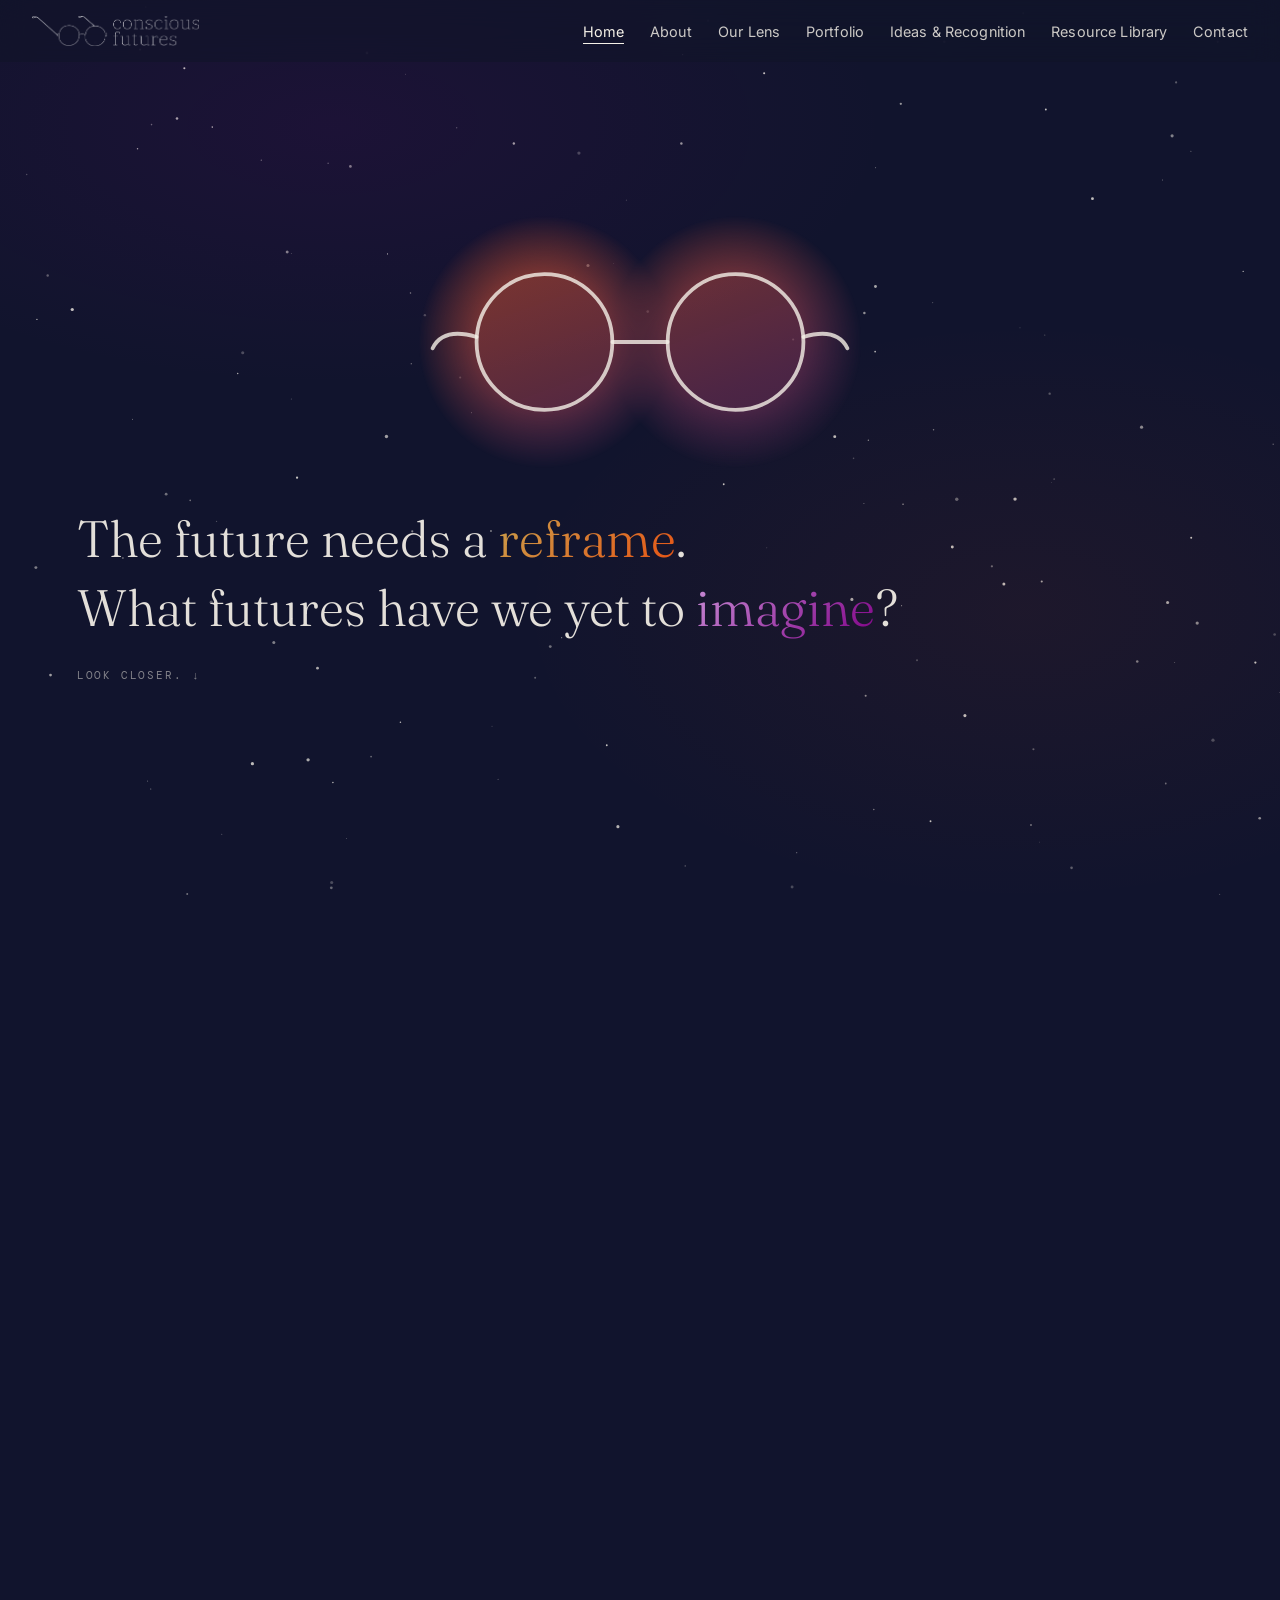
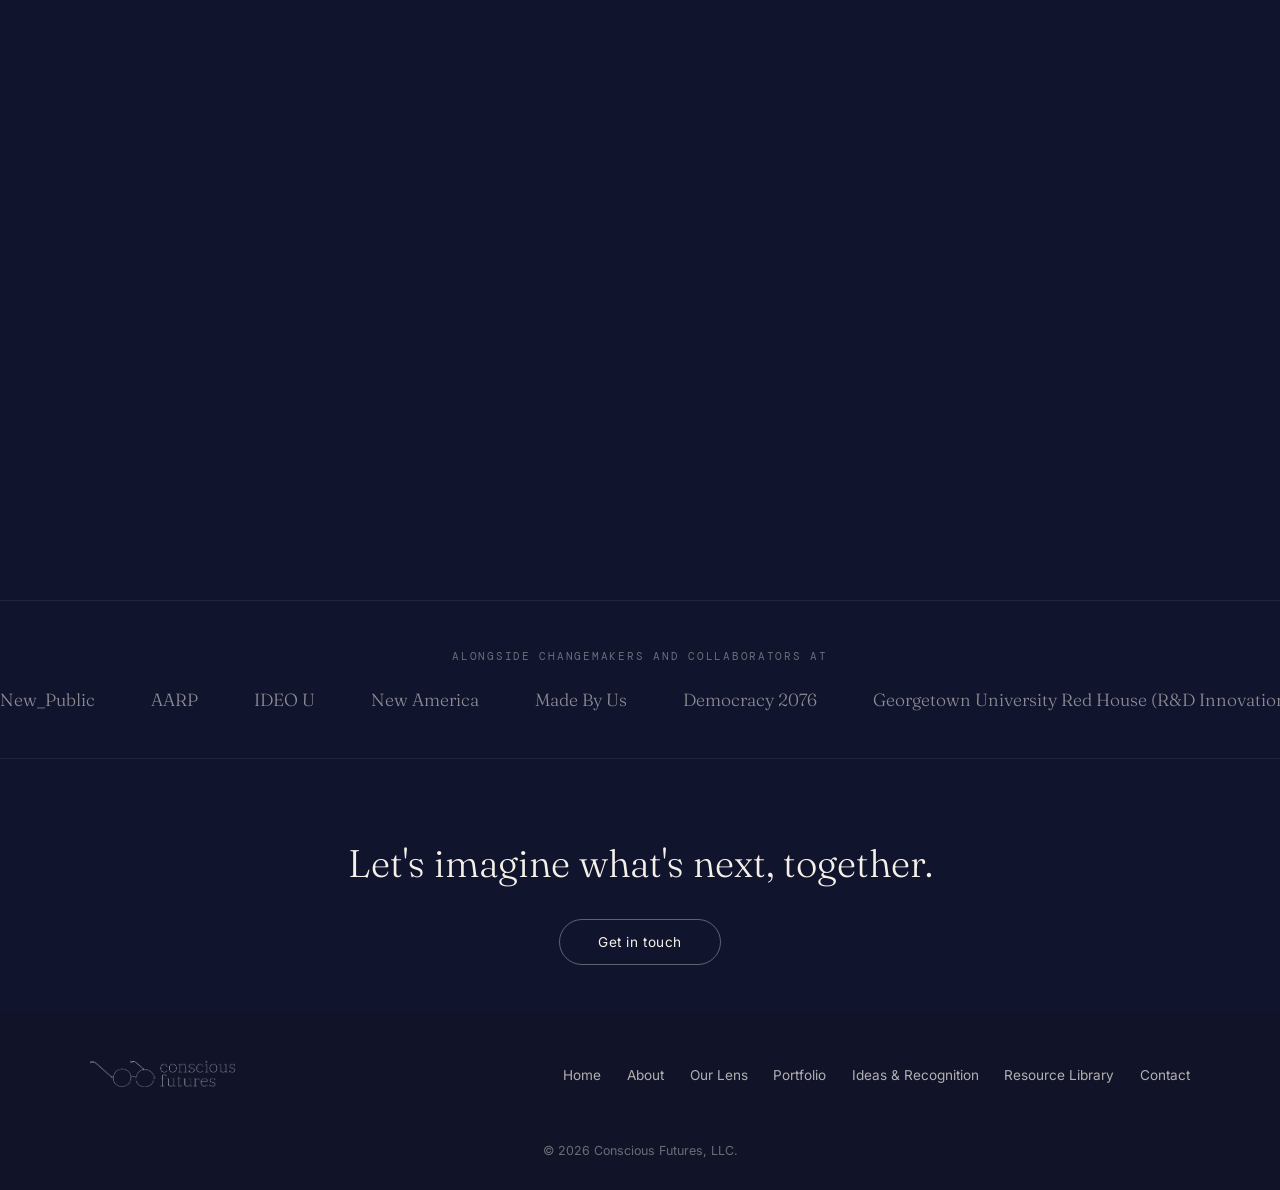
==== index.html @ f9737269 "Consolidate Home, About, Our Lens, Portfolio, Ideas, Resources, and Contact into one repo Phase 1: b" ====
<!DOCTYPE html>
<html lang="en">
<head>
<meta charset="UTF-8">
<meta name="viewport" content="width=device-width, initial-scale=1.0">
<title>Conscious Futures — Through the Lens</title>
<meta name="description" content="Conscious Futures is a research and strategy studio designing for the futures we actually want to inherit.">
<link rel="preconnect" href="https://fonts.googleapis.com">
<link rel="preconnect" href="https://fonts.gstatic.com" crossorigin>
<link href="https://fonts.googleapis.com/css2?family=Fraunces:ital,wght@0,300;0,400;1,300;1,400&family=Inter:wght@300;400;500&family=DM+Mono:wght@400;500&display=swap" rel="stylesheet">
<link rel="stylesheet" href="assets/css/main.css">
<link rel="stylesheet" href="shared/nav.css">
<link rel="stylesheet" href="shared/footer.css">
<!-- ANALYTICS PLACEHOLDER: Insert Cloudflare Web Analytics or Plausible <script> snippet here once a provider is chosen. -->
</head>
<body>

<div id="site-nav-placeholder" data-theme="dark-bg" data-current="home"></div>

<main class="portal" id="portal">
  <div class="portal-sticky">

    <!-- Layer 1: starfield -->
    <div class="starfield rm-section rm-hero" id="starfield">
      <canvas id="starCanvas"></canvas>

      <!-- Layer 2: horizon reveal, masked to lens circles by JS -->
      <div class="horizon-layer" id="horizonLayer"></div>

      <!-- Layer 3: glasses graphic -->
      <div class="glasses-wrap" id="glassesWrap">
        <svg viewBox="0 0 700 280" fill="none" xmlns="http://www.w3.org/2000/svg">
          <circle cx="198" cy="140" r="108" stroke="rgba(245,241,232,0.8)" stroke-width="6"/>
          <circle cx="502" cy="140" r="108" stroke="rgba(245,241,232,0.8)" stroke-width="6"/>
          <path d="M306 140 H394" stroke="rgba(245,241,232,0.8)" stroke-width="6" stroke-linecap="round"/>
          <path d="M90 132 C 50 120, 30 130, 20 150" stroke="rgba(245,241,232,0.8)" stroke-width="6" stroke-linecap="round"/>
          <path d="M610 132 C 650 120, 670 130, 680 150" stroke="rgba(245,241,232,0.8)" stroke-width="6" stroke-linecap="round"/>
        </svg>
      </div>

      <!-- Layer 4: hero text -->
      <div class="hero-text" id="heroText">
        <h1>The future needs a <span class="word-reframe">reframe</span>.<br>What futures have we yet to <span class="word-imagine">imagine</span>?</h1>
        <button type="button" class="scroll-cue" id="scrollCue">Look closer.</button>
      </div>
    </div>

    <!-- Layer 5: quote -->
    <div class="quote-layer rm-section" id="quoteLayer">
      <blockquote>
        “The future can’t be predicted, but it can be envisioned and brought lovingly into being.”
        <cite>— Donella Meadows</cite>
      </blockquote>
    </div>

    <!-- Layer 6: bridge -->
    <div class="bridge-layer rm-section" id="bridgeLayer">
      <p>Conscious Futures is a research and strategy studio designing for the futures we actually want to inherit.</p>
    </div>

    <!-- Layer 7: landmarks -->
    <div class="landmarks rm-section" id="landmarks">
      <div class="landmark-grid">
        <a class="landmark-tile lt-about" href="about/">
          <h3>About</h3>
          <p>Who we are, how we work, and the people behind the studio.</p>
        </a>
        <a class="landmark-tile lt-lens" href="our-lens/">
          <h3>Our Lens</h3>
          <p>The frameworks and questions that shape how we see what's next.</p>
        </a>
        <a class="landmark-tile lt-projects" href="portfolio/">
          <h3>Projects</h3>
          <p>Work in the field — research, strategy, and design in practice.</p>
        </a>
        <a class="landmark-tile lt-ideas" href="ideas/">
          <h3>Ideas</h3>
          <p>Recognition, writing, and provocations worth sitting with.</p>
        </a>
        <a class="landmark-tile lt-library" href="resources/">
          <h3>Resource Library</h3>
          <p>A growing collection of tools, research, and reference points.</p>
        </a>
      </div>
    </div>

  </div>
</main>

<section class="marquee-section">
  <p class="marquee-label">Alongside changemakers and collaborators at</p>
  <div class="marquee-track" id="marqueeTrack">
    <span>New_Public</span><span>AARP</span><span>IDEO U</span><span>New America</span><span>Made By Us</span><span>Democracy 2076</span><span>Georgetown University Red House (R&amp;D Innovation Unit)</span><span>Foundation for Social Connection</span><span>CoGenerate</span><span>National Conference on Citizenship</span><span>Harmony Labs</span>
    <span>New_Public</span><span>AARP</span><span>IDEO U</span><span>New America</span><span>Made By Us</span><span>Democracy 2076</span><span>Georgetown University Red House (R&amp;D Innovation Unit)</span><span>Foundation for Social Connection</span><span>CoGenerate</span><span>National Conference on Citizenship</span><span>Harmony Labs</span>
  </div>
</section>

<footer class="site-footer" id="contact">
  <h2>Let's imagine what's next, together.</h2>
  <a class="footer-cta" href="contact/">Get in touch</a>
</footer>

<div id="site-footer-placeholder"></div>

<script src="assets/js/main.js"></script>
<script src="shared/nav.js"></script>
<script src="shared/footer.js"></script>
</body>
</html>
---- assets/css/main.css ----
/* ══════════════════════════════════════════════════════════════
   Conscious Futures — "Through the Lens" homepage
   ══════════════════════════════════════════════════════════════ */

:root {
  --navy: #1A1F5B;
  --navy-deep: #11142d;
  --orange: #E75213;
  --purple: #800287;
  --gold: #C8A14D;
  --blue: #3B6FBF;
  --green: #4A7B62;
  --cream: #F5F1E8;
  --horizon: linear-gradient(160deg,
    rgba(231,82,19,0.85) 0%,
    rgba(177,71,31,0.85) 22%,
    rgba(90,42,74,0.82) 48%,
    rgba(36,26,74,0.85) 68%,
    rgba(17,20,41,0.94) 100%);
  --font-serif: 'Fraunces', Georgia, serif;
  --font-sans: 'Inter', system-ui, sans-serif;
  --font-mono: 'DM Mono', monospace;
}

*, *::before, *::after { box-sizing: border-box; margin: 0; padding: 0; }
html { scroll-behavior: auto; }
body {
  background: var(--navy-deep);
  color: var(--cream);
  font-family: var(--font-sans);
  overflow-x: hidden;
  -webkit-font-smoothing: antialiased;
}
a { color: inherit; text-decoration: none; }

/* ── Top nav (matches live site: About · Our Lens · Projects · Ideas · Resource Library · Contact) ── */
.site-nav {
  position: fixed; top: 0; left: 0; right: 0; z-index: 100;
  display: flex; align-items: center; justify-content: space-between;
  padding: 1.4rem 5%;
  transition: background 0.4s ease, padding 0.4s ease, backdrop-filter 0.4s ease;
}
.site-nav.scrolled {
  background: rgba(17,20,41,0.85);
  backdrop-filter: blur(14px);
  padding: 1rem 5%;
}
.nav-logo {
  display: flex; align-items: center;
  opacity: 0.9; transition: opacity 0.25s;
}
.nav-logo:hover { opacity: 1; }
.nav-logo img {
  height: 28px; width: auto; display: block;
}
.nav-links { display: flex; gap: 2rem; list-style: none; }
.nav-links a {
  font-size: 0.72rem; letter-spacing: 0.1em; text-transform: uppercase;
  color: rgba(245,241,232,0.65); transition: color 0.25s;
}
.nav-links a:hover { color: var(--cream); }
.nav-toggle { display: none; }

@media (max-width: 760px) {
  .nav-links { display: none; }
  .nav-toggle {
    display: block; background: none; border: none; color: var(--cream);
    font-size: 0.7rem; letter-spacing: 0.1em; text-transform: uppercase;
  }
  .nav-links.open {
    display: flex; flex-direction: column; position: absolute;
    top: 100%; right: 5%; background: rgba(17,20,41,0.97);
    padding: 1.2rem 1.6rem; border-radius: 8px; gap: 1rem;
  }
}

/* ══════════════════════ PORTAL SEQUENCE ══════════════════════ */
.portal {
  position: relative;
  height: 600vh;
}
.portal.reduced-motion { height: auto; }

.portal-sticky {
  position: sticky; top: 0; height: 100vh; overflow: hidden;
}
.portal.reduced-motion .portal-sticky {
  position: static; height: auto; overflow: visible;
  display: flex; flex-direction: column;
}

/* Starfield */
.starfield {
  position: absolute; inset: 0; z-index: 1;
  background: var(--navy-deep);
}
.starfield canvas { position: absolute; inset: 0; width: 100%; height: 100%; }
.starfield::after {
  content: '';
  position: absolute; inset: -10%;
  background:
    radial-gradient(ellipse 60% 40% at 30% 20%, rgba(128,2,135,0.10) 0%, transparent 60%),
    radial-gradient(ellipse 55% 45% at 75% 65%, rgba(231,82,19,0.06) 0%, transparent 60%);
  animation: driftGlow 24s ease-in-out infinite;
  pointer-events: none;
}
@keyframes driftGlow {
  0%,100% { transform: translate(0,0); }
  50% { transform: translate(-2%,2%); }
}

/* Horizon reveal layer — masked to the two lens circles, grows on scroll */
.horizon-layer {
  position: absolute; inset: 0; z-index: 2;
  background: var(--horizon);
  opacity: 1;
}

/* Glasses graphic */
.glasses-wrap {
  position: absolute; top: 38%; left: 50%;
  width: min(48vw, 440px);
  transform: translate(-50%, -50%);
  z-index: 3;
  animation: glassesFloat 7s ease-in-out infinite;
  transition: opacity 0.6s ease;
}
.glasses-wrap svg { width: 100%; height: auto; display: block; }
@keyframes glassesFloat {
  0%, 100% { transform: translate(-50%, -50%) translateY(0); }
  50% { transform: translate(-50%, -50%) translateY(-8px); }
}
@media (prefers-reduced-motion: reduce) {
  .glasses-wrap { animation: none; }
}

/* Hero text */
.hero-text {
  position: absolute; z-index: 4;
  top: 56%; left: 6%; right: 6%;
  max-width: 900px;
  transition: opacity 0.5s ease, transform 0.5s ease;
}
.hero-text h1 {
  font-family: var(--font-serif); font-weight: 300;
  font-size: clamp(1.8rem, 4.2vw, 3.2rem);
  line-height: 1.35;
  color: rgba(245,241,232,0.92);
}
.hero-text .word-reframe,
.hero-text .word-imagine {
  background-clip: text; -webkit-background-clip: text;
  color: transparent; -webkit-text-fill-color: transparent;
}
.hero-text .word-reframe {
  background-image: linear-gradient(135deg, var(--gold) 0%, var(--orange) 100%);
}
.hero-text .word-imagine {
  background-image: linear-gradient(135deg, #c98fd6 0%, var(--purple) 100%);
}
.scroll-cue {
  margin-top: 1.6rem;
  background: none; border: none; padding: 0; cursor: pointer;
  font-family: var(--font-mono); font-size: 0.7rem;
  letter-spacing: 0.16em; text-transform: uppercase;
  color: rgba(245,241,232,0.5);
  display: flex; align-items: center; gap: 0.6rem;
  transition: color 0.25s;
}
.scroll-cue:hover { color: rgba(245,241,232,0.85); }
.scroll-cue::after {
  content: '↓'; display: inline-block;
  animation: cueBounce 1.8s ease-in-out infinite;
}
@keyframes cueBounce {
  0%,100% { transform: translateY(0); opacity: 0.5; }
  50% { transform: translateY(5px); opacity: 1; }
}

/* Quote layer */
.quote-layer {
  position: absolute; z-index: 5; inset: 0;
  display: flex; align-items: center; justify-content: center;
  text-align: center; padding: 0 8%;
  opacity: 0; pointer-events: none;
}
.quote-layer blockquote {
  font-family: var(--font-serif); font-style: italic; font-weight: 300;
  font-size: clamp(1.6rem, 4.2vw, 3rem);
  line-height: 1.3; max-width: 900px;
  color: var(--cream);
}
.quote-layer cite {
  display: block; margin-top: 1.6rem;
  font-family: var(--font-mono); font-style: normal;
  font-size: 0.75rem; letter-spacing: 0.14em; text-transform: uppercase;
  color: rgba(245,241,232,0.6);
}

/* Bridge line */
.bridge-layer {
  position: absolute; z-index: 5; inset: 0;
  display: flex; align-items: center; justify-content: center;
  text-align: center; padding: 0 10%;
  opacity: 0; pointer-events: none;
}
.bridge-layer p {
  font-family: var(--font-sans); font-weight: 300;
  font-size: clamp(1.1rem, 2.4vw, 1.6rem);
  line-height: 1.5; max-width: 640px;
  color: rgba(245,241,232,0.85);
}

/* Landmarks */
.landmarks {
  position: absolute; z-index: 5; inset: 0;
  display: flex; align-items: center; justify-content: center;
  padding: 0 5%;
  opacity: 0; pointer-events: none;
}
.landmarks.interactive { pointer-events: auto; }
.landmark-grid {
  display: grid; grid-template-columns: repeat(5, 1fr);
  gap: 1rem; width: 100%; max-width: 1200px;
}
.landmark-tile {
  padding: 1.6rem 1.2rem; border-radius: 12px;
  opacity: 0; transform: translateY(30px);
  transition: opacity 0.6s cubic-bezier(0.16,1,0.3,1), transform 0.6s cubic-bezier(0.16,1,0.3,1);
  border: 1px solid rgba(245,241,232,0.12);
}
.landmark-tile.in { opacity: 1; transform: translateY(0); }
.landmark-tile h3 {
  font-family: var(--font-serif); font-size: 1.15rem; font-weight: 400;
  margin-bottom: 0.5rem;
}
.landmark-tile p {
  font-size: 0.82rem; line-height: 1.5; color: rgba(245,241,232,0.75);
}
.lt-about   { background: linear-gradient(160deg, rgba(200,161,77,0.28), rgba(23,26,60,0.4)); }
.lt-lens    { background: linear-gradient(160deg, rgba(59,111,191,0.28), rgba(23,26,60,0.4)); }
.lt-projects{ background: linear-gradient(160deg, rgba(26,31,91,0.5), rgba(23,26,60,0.4)); }
.lt-ideas   { background: linear-gradient(160deg, rgba(128,2,135,0.32), rgba(23,26,60,0.4)); }
.lt-library { background: linear-gradient(160deg, rgba(74,123,98,0.32), rgba(23,26,60,0.4)); }

@media (max-width: 900px) {
  .landmark-grid { grid-template-columns: repeat(2, 1fr); }
}
@media (max-width: 560px) {
  .landmark-grid { grid-template-columns: 1fr; gap: 0.75rem; }
}

/* ── Reduced-motion normal-flow sections ── */
.portal.reduced-motion .rm-section {
  position: relative; min-height: 100vh; z-index: auto;
  display: flex; flex-direction: column; align-items: center; justify-content: center;
  padding: 5rem 6%; opacity: 0;
  transition: opacity 0.8s ease;
}
.portal.reduced-motion .rm-section.revealed { opacity: 1; }
.portal.reduced-motion .rm-hero { background: var(--navy-deep); }
.portal.reduced-motion .horizon-layer { opacity: 0; }
.portal.reduced-motion .quote-layer,
.portal.reduced-motion .bridge-layer { background: var(--horizon); }
.portal.reduced-motion .quote-layer,
.portal.reduced-motion .bridge-layer,
.portal.reduced-motion .landmarks { position: relative; pointer-events: auto; }
.portal.reduced-motion .hero-text,
.portal.reduced-motion .glasses-wrap {
  position: relative; top: auto; left: auto; right: auto;
  transform: none; margin: 0 auto 2rem;
}
.portal.reduced-motion .landmark-tile { opacity: 1; transform: none; }

/* ══════════════════════ MARQUEE ══════════════════════ */
.marquee-section {
  background: var(--navy-deep);
  padding: 3rem 0;
  border-top: 1px solid rgba(245,241,232,0.08);
  border-bottom: 1px solid rgba(245,241,232,0.08);
  overflow: hidden;
}
.marquee-label {
  text-align: center; font-family: var(--font-mono); font-size: 0.68rem;
  letter-spacing: 0.16em; text-transform: uppercase;
  color: rgba(245,241,232,0.4); margin-bottom: 1.6rem;
}
.marquee-track {
  display: flex; gap: 3.5rem; white-space: nowrap;
  animation: marqueeScroll 32s linear infinite;
  width: max-content;
}
.marquee-track span {
  font-family: var(--font-serif); font-size: 1.1rem; font-weight: 300;
  color: rgba(245,241,232,0.55);
}
@keyframes marqueeScroll {
  from { transform: translateX(0); }
  to { transform: translateX(-50%); }
}
@media (prefers-reduced-motion: reduce) {
  .marquee-track { animation: none; flex-wrap: wrap; justify-content: center; }
}

/* ══════════════════════ FOOTER ══════════════════════ */
.site-footer {
  background: var(--navy-deep);
  padding: 5rem 6% 3rem;
  text-align: center;
}
.site-footer h2 {
  font-family: var(--font-serif); font-weight: 300;
  font-size: clamp(1.6rem, 3.4vw, 2.4rem);
  margin-bottom: 2rem;
}
.footer-cta {
  display: inline-block; padding: 0.9rem 2.4rem;
  border: 1px solid rgba(245,241,232,0.35); border-radius: 60px;
  font-size: 0.85rem; letter-spacing: 0.04em;
  transition: background 0.3s, border-color 0.3s;
}
.footer-cta:hover { background: rgba(245,241,232,0.08); border-color: var(--gold); }
.footer-fine {
  margin-top: 3rem; font-size: 0.72rem;
  color: rgba(245,241,232,0.4);
}
---- shared/nav.css ----
/* Shared navigation — single source of truth, injected by shared/nav.js */
.shared-nav-bar {
  position: fixed;
  top: 0; left: 0; right: 0;
  z-index: 1000;
  display: flex;
  align-items: center;
  justify-content: space-between;
  padding: 1rem 2rem;
  backdrop-filter: blur(14px);
  -webkit-backdrop-filter: blur(14px);
  font-family: 'Inter', 'Inter Tight', -apple-system, sans-serif;
}

.shared-nav--dark .shared-nav-bar { background: rgba(17, 20, 41, 0.55); }
.shared-nav--light .shared-nav-bar { background: rgba(245, 241, 232, 0.8); box-shadow: 0 1px 0 rgba(26,26,24,0.08); }

.shared-nav-logo { display: flex; align-items: center; }
.shared-nav-logo img { height: 30px; width: auto; display: block; }

.shared-nav-links {
  display: flex;
  align-items: center;
  gap: 1.6rem;
  list-style: none;
  margin: 0;
  padding: 0;
}

.shared-nav-links a {
  text-decoration: none;
  font-size: 0.9rem;
  letter-spacing: 0.01em;
  transition: opacity 0.2s ease;
  white-space: nowrap;
}

.shared-nav--dark .shared-nav-links a { color: #F5F1E8; opacity: 0.82; }
.shared-nav--light .shared-nav-links a { color: #1A1A18; opacity: 0.72; }
.shared-nav-links a:hover { opacity: 1; }
.shared-nav-links a.active { opacity: 1; border-bottom: 1px solid currentColor; padding-bottom: 3px; }

.shared-nav-toggle {
  display: none;
  flex-direction: column;
  justify-content: center;
  gap: 5px;
  background: none;
  border: none;
  cursor: pointer;
  padding: 0.4rem;
}
.shared-nav-toggle span { width: 22px; height: 2px; border-radius: 1px; }
.shared-nav--dark .shared-nav-toggle span { background: #F5F1E8; }
.shared-nav--light .shared-nav-toggle span { background: #1A1A18; }

@media (max-width: 860px) {
  .shared-nav-toggle { display: flex; }
  .shared-nav-links {
    position: absolute;
    top: 100%; left: 0; right: 0;
    flex-direction: column;
    align-items: flex-start;
    gap: 0;
    max-height: 0;
    overflow: hidden;
    transition: max-height 0.25s ease;
  }
  .shared-nav--dark .shared-nav-links { background: rgba(17, 20, 41, 0.97); }
  .shared-nav--light .shared-nav-links { background: rgba(245, 241, 232, 0.98); }
  .shared-nav-bar.is-open .shared-nav-links { max-height: 26rem; }
  .shared-nav-links a { padding: 0.85rem 2rem; width: 100%; }
  .shared-nav-links a.active { border-bottom: none; border-left: 2px solid currentColor; padding-left: calc(2rem - 2px); }
}
---- shared/footer.css ----
/* Shared footer — single source of truth, injected by shared/footer.js */
.shared-footer {
  background: #111429;
  color: rgba(245, 241, 232, 0.75);
  padding: 3rem 2rem 2rem;
  font-family: 'Inter', 'Inter Tight', -apple-system, sans-serif;
}

.shared-footer-inner {
  max-width: 1100px;
  margin: 0 auto;
  display: flex;
  flex-wrap: wrap;
  align-items: center;
  justify-content: space-between;
  gap: 1.5rem;
}

.shared-footer-logo img { height: 26px; width: auto; display: block; opacity: 0.9; }

.shared-footer-links {
  display: flex;
  flex-wrap: wrap;
  gap: 1.25rem 1.6rem;
  list-style: none;
  margin: 0;
  padding: 0;
}

.shared-footer-links a {
  color: rgba(245, 241, 232, 0.7);
  text-decoration: none;
  font-size: 0.85rem;
  transition: color 0.2s ease;
}
.shared-footer-links a:hover { color: #F5F1E8; }

.shared-footer-copy {
  width: 100%;
  margin: 2rem 0 0;
  font-size: 0.78rem;
  color: rgba(245, 241, 232, 0.4);
  text-align: center;
}

@media (max-width: 700px) {
  .shared-footer-inner { flex-direction: column; align-items: flex-start; }
}
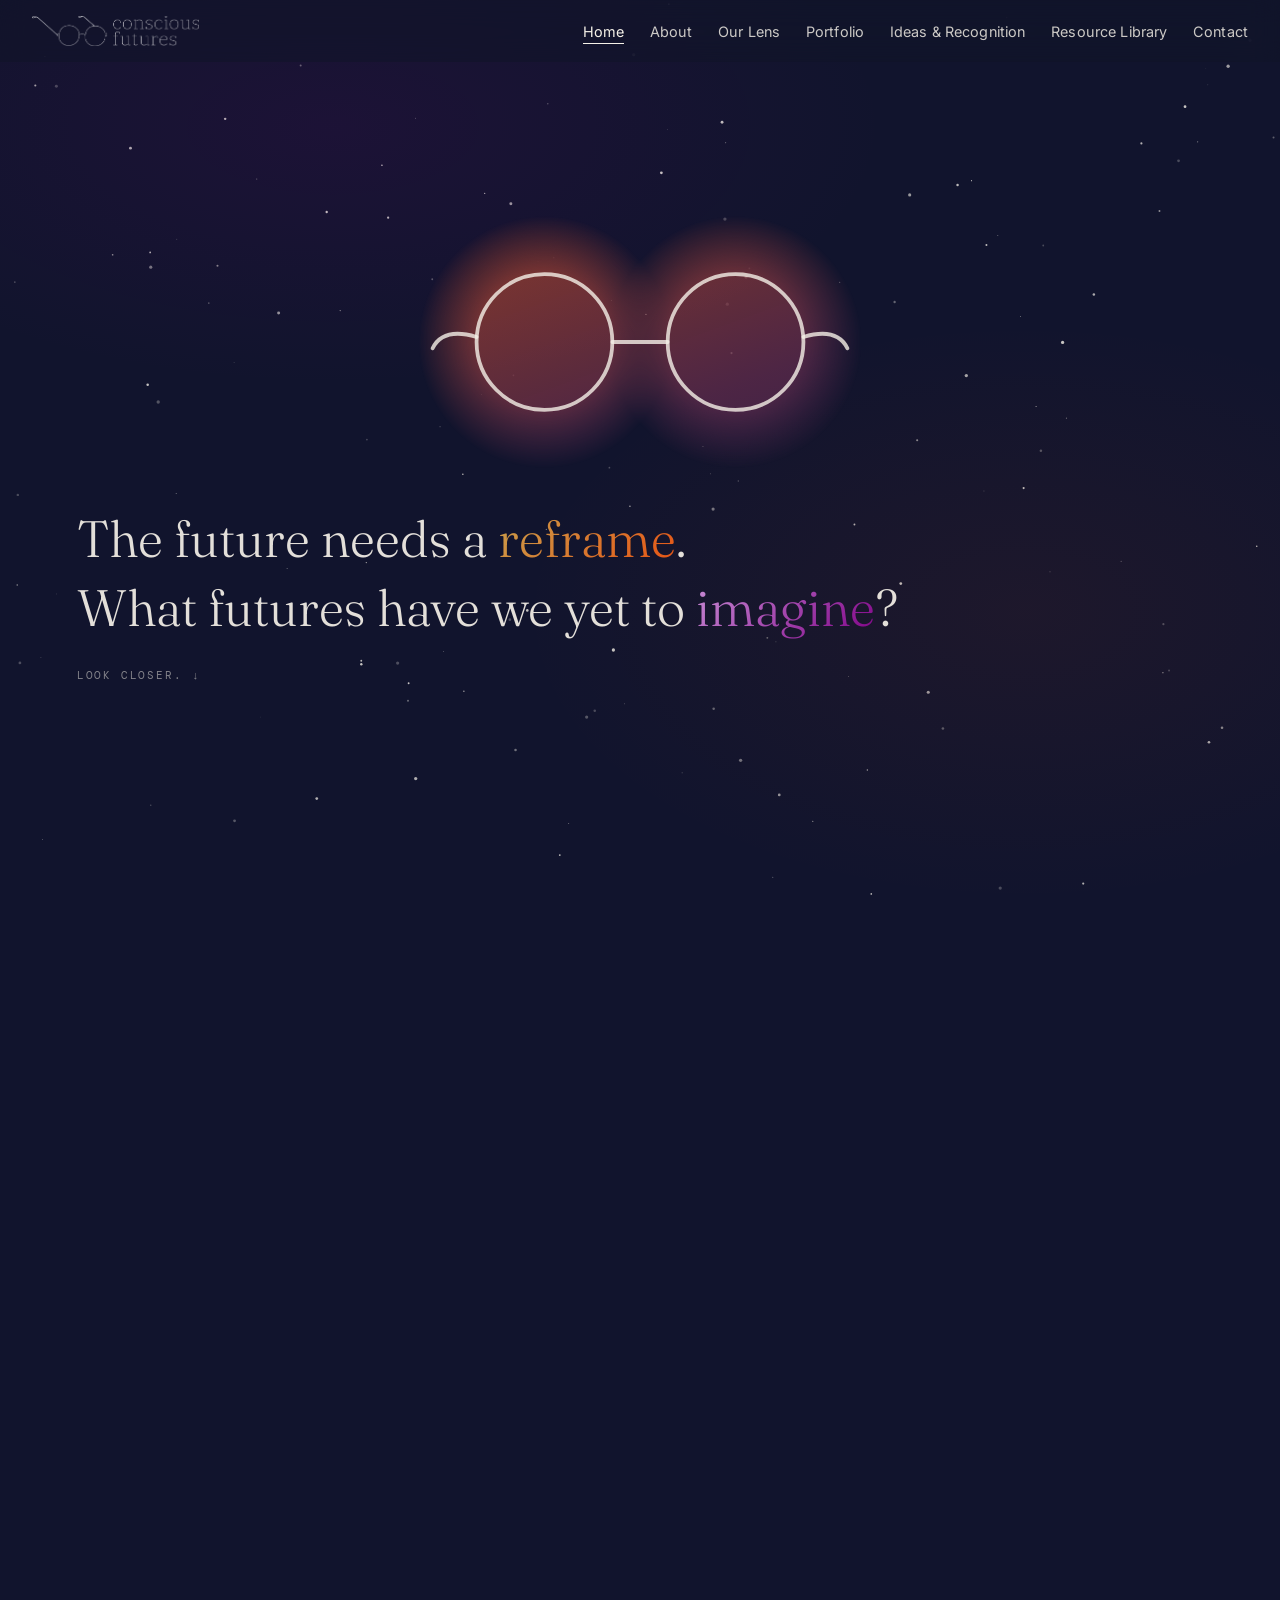
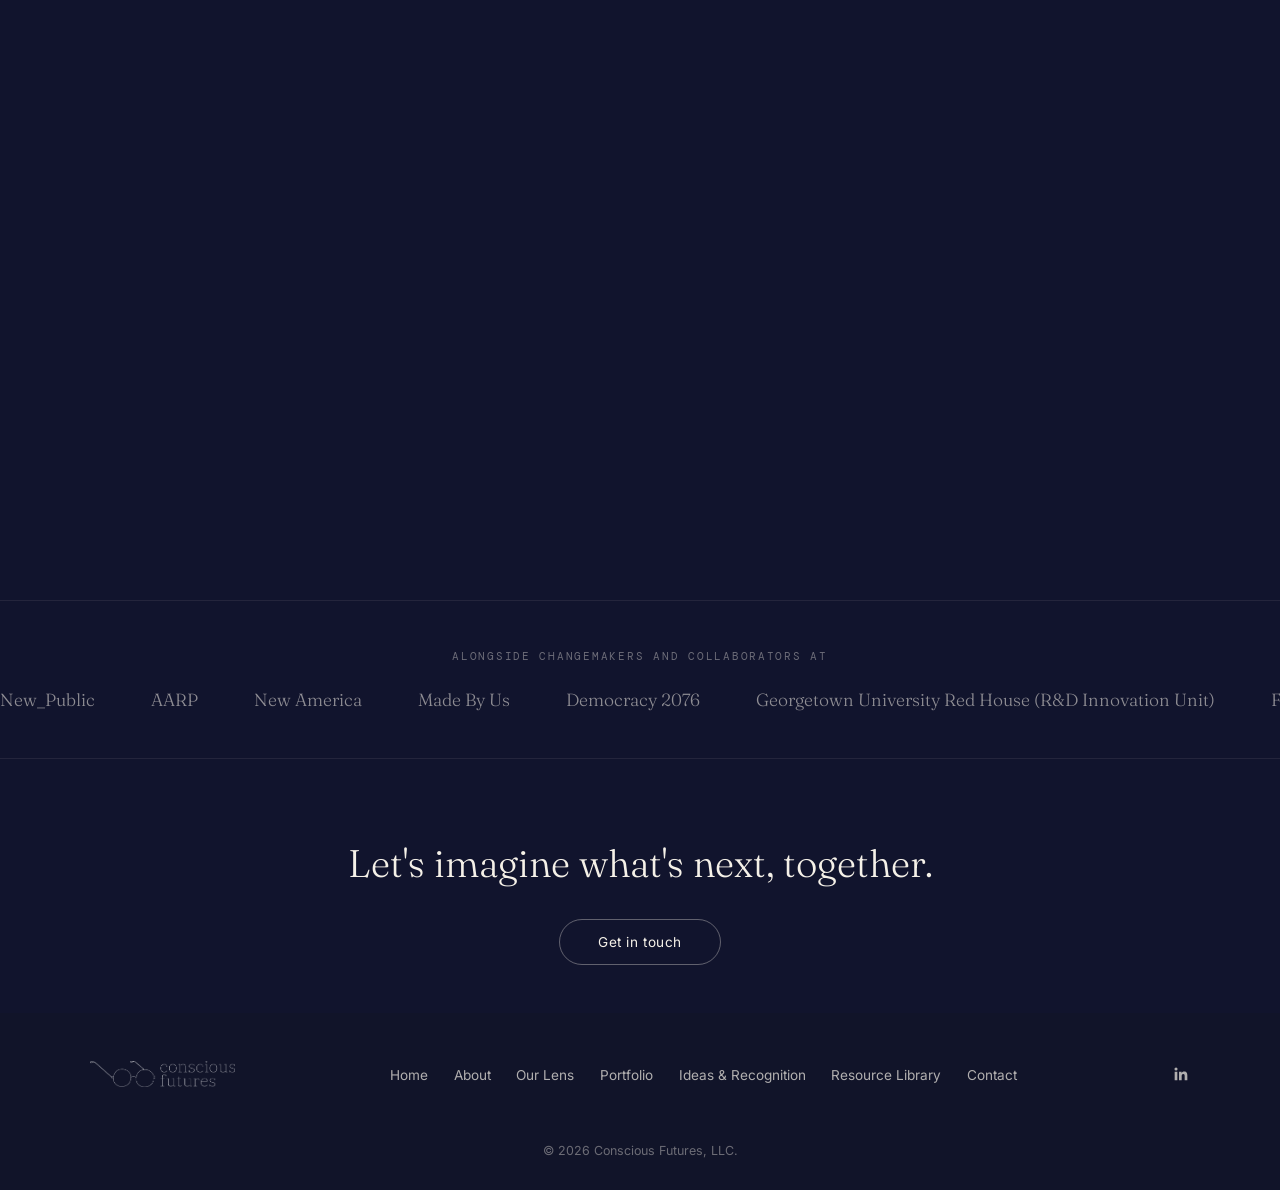
==== commit d8e64baf: "Refine homepage collaborator marquee and portfolio testimonials/gradient - Add logo chips + scroll-f" ====
--- a/index.html
+++ b/index.html
@@ -12,6 +12,21 @@
 <link rel="stylesheet" href="shared/nav.css">
 <link rel="stylesheet" href="shared/footer.css">
 <!-- ANALYTICS PLACEHOLDER: Insert Cloudflare Web Analytics or Plausible <script> snippet here once a provider is chosen. -->
+<script id="marquee-logos">
+var MARQUEE_LOGOS = {
+  logo_newpublic: "[data-uri]",
+  logo_aarp: "[data-uri]",
+  logo_ideo: "[data-uri]",
+  logo_newamerica: "[data-uri]",
+  logo_hmbu: "[data-uri]",
+  logo_dem2076: "[data-uri]",
+  logo_ghred: "[data-uri]",
+  logo_fsc: "[data-uri]",
+  logo_cogen: "[data-uri]",
+  logo_ncoc: "[data-uri]",
+  logo_harmony: "[data-uri]",
+};
+</script>
 </head>
 <body>
 
@@ -90,8 +105,28 @@
 <section class="marquee-section">
   <p class="marquee-label">Alongside changemakers and collaborators at</p>
   <div class="marquee-track" id="marqueeTrack">
-    <span>New_Public</span><span>AARP</span><span>IDEO U</span><span>New America</span><span>Made By Us</span><span>Democracy 2076</span><span>Georgetown University Red House (R&amp;D Innovation Unit)</span><span>Foundation for Social Connection</span><span>CoGenerate</span><span>National Conference on Citizenship</span><span>Harmony Labs</span>
-    <span>New_Public</span><span>AARP</span><span>IDEO U</span><span>New America</span><span>Made By Us</span><span>Democracy 2076</span><span>Georgetown University Red House (R&amp;D Innovation Unit)</span><span>Foundation for Social Connection</span><span>CoGenerate</span><span>National Conference on Citizenship</span><span>Harmony Labs</span>
+    <span class="marquee-item" data-logo="logo_newpublic"><span class="marquee-logo-chip"><img alt=""></span><span class="marquee-name">New_Public</span></span>
+    <span class="marquee-item" data-logo="logo_aarp"><span class="marquee-logo-chip"><img alt=""></span><span class="marquee-name">AARP</span></span>
+    <span class="marquee-item" data-logo="logo_newamerica"><span class="marquee-logo-chip"><img alt=""></span><span class="marquee-name">New America</span></span>
+    <span class="marquee-item" data-logo="logo_hmbu"><span class="marquee-logo-chip"><img alt=""></span><span class="marquee-name">Made By Us</span></span>
+    <span class="marquee-item" data-logo="logo_dem2076"><span class="marquee-logo-chip"><img alt=""></span><span class="marquee-name">Democracy 2076</span></span>
+    <span class="marquee-item" data-logo="logo_ghred"><span class="marquee-logo-chip"><img alt=""></span><span class="marquee-name">Georgetown University Red House (R&amp;D Innovation Unit)</span></span>
+    <span class="marquee-item" data-logo="logo_fsc"><span class="marquee-logo-chip"><img alt=""></span><span class="marquee-name">Foundation for Social Connection</span></span>
+    <span class="marquee-item" data-logo="logo_cogen"><span class="marquee-logo-chip"><img alt=""></span><span class="marquee-name">CoGenerate</span></span>
+    <span class="marquee-item" data-logo="logo_ncoc"><span class="marquee-logo-chip"><img alt=""></span><span class="marquee-name">National Conference on Citizenship</span></span>
+    <span class="marquee-item" data-logo="logo_harmony"><span class="marquee-logo-chip"><img alt=""></span><span class="marquee-name">Harmony Labs</span></span>
+    <span class="marquee-item" data-logo="logo_ideo"><span class="marquee-logo-chip"><img alt=""></span><span class="marquee-name">IDEO U</span></span>
+    <span class="marquee-item" data-logo="logo_newpublic"><span class="marquee-logo-chip"><img alt=""></span><span class="marquee-name">New_Public</span></span>
+    <span class="marquee-item" data-logo="logo_aarp"><span class="marquee-logo-chip"><img alt=""></span><span class="marquee-name">AARP</span></span>
+    <span class="marquee-item" data-logo="logo_newamerica"><span class="marquee-logo-chip"><img alt=""></span><span class="marquee-name">New America</span></span>
+    <span class="marquee-item" data-logo="logo_hmbu"><span class="marquee-logo-chip"><img alt=""></span><span class="marquee-name">Made By Us</span></span>
+    <span class="marquee-item" data-logo="logo_dem2076"><span class="marquee-logo-chip"><img alt=""></span><span class="marquee-name">Democracy 2076</span></span>
+    <span class="marquee-item" data-logo="logo_ghred"><span class="marquee-logo-chip"><img alt=""></span><span class="marquee-name">Georgetown University Red House (R&amp;D Innovation Unit)</span></span>
+    <span class="marquee-item" data-logo="logo_fsc"><span class="marquee-logo-chip"><img alt=""></span><span class="marquee-name">Foundation for Social Connection</span></span>
+    <span class="marquee-item" data-logo="logo_cogen"><span class="marquee-logo-chip"><img alt=""></span><span class="marquee-name">CoGenerate</span></span>
+    <span class="marquee-item" data-logo="logo_ncoc"><span class="marquee-logo-chip"><img alt=""></span><span class="marquee-name">National Conference on Citizenship</span></span>
+    <span class="marquee-item" data-logo="logo_harmony"><span class="marquee-logo-chip"><img alt=""></span><span class="marquee-name">Harmony Labs</span></span>
+    <span class="marquee-item" data-logo="logo_ideo"><span class="marquee-logo-chip"><img alt=""></span><span class="marquee-name">IDEO U</span></span>
   </div>
 </section>
 
@@ -105,5 +140,15 @@
 <script src="assets/js/main.js"></script>
 <script src="shared/nav.js"></script>
 <script src="shared/footer.js"></script>
+<script>
+document.querySelectorAll('.marquee-item[data-logo]').forEach(function(el){
+  var key = el.getAttribute('data-logo');
+  if(window.MARQUEE_LOGOS && MARQUEE_LOGOS[key]){
+    var img = el.querySelector('img');
+    var nameEl = el.querySelector('.marquee-name');
+    if(img){ img.src = MARQUEE_LOGOS[key]; img.alt = nameEl ? nameEl.textContent : ''; }
+  }
+});
+</script>
 </body>
 </html>
--- a/assets/css/main.css
+++ b/assets/css/main.css
@@ -294,6 +294,21 @@
   font-family: var(--font-serif); font-size: 1.1rem; font-weight: 300;
   color: rgba(245,241,232,0.55);
 }
+.marquee-item {
+  display: inline-flex; align-items: center; gap: 0.85rem;
+}
+.marquee-logo-chip {
+  display: none; /* logos hidden until transparent versions are ready */
+  width: 58px; height: 58px; flex-shrink: 0; background: transparent;
+  align-items: center; justify-content: center;
+}
+.marquee-logo-chip img {
+  max-width: 100%; max-height: 100%; object-fit: contain; display: block;
+}
+.marquee-name {
+  font-family: var(--font-serif); font-size: 0.95rem; font-weight: 300;
+  color: rgba(245,241,232,0.4);
+}
 @keyframes marqueeScroll {
   from { transform: translateX(0); }
   to { transform: translateX(-50%); }
--- a/shared/nav.css
+++ b/shared/nav.css
@@ -69,6 +69,6 @@
   .shared-nav--dark .shared-nav-links { background: rgba(17, 20, 41, 0.97); }
   .shared-nav--light .shared-nav-links { background: rgba(245, 241, 232, 0.98); }
   .shared-nav-bar.is-open .shared-nav-links { max-height: 26rem; }
-  .shared-nav-links a { padding: 0.85rem 2rem; width: 100%; }
+  .shared-nav-links a { padding: 0.95rem 2rem; width: 100%; font-size: 1.05rem; }
   .shared-nav-links a.active { border-bottom: none; border-left: 2px solid currentColor; padding-left: calc(2rem - 2px); }
 }
--- a/shared/footer.css
+++ b/shared/footer.css
@@ -35,6 +35,18 @@
 }
 .shared-footer-links a:hover { color: #F5F1E8; }
 
+.shared-footer-socials {
+  display: flex;
+  gap: 0.9rem;
+}
+
+.shared-footer-socials a {
+  color: rgba(245, 241, 232, 0.7);
+  display: inline-flex;
+  transition: color 0.2s ease;
+}
+.shared-footer-socials a:hover { color: #F5F1E8; }
+
 .shared-footer-copy {
   width: 100%;
   margin: 2rem 0 0;
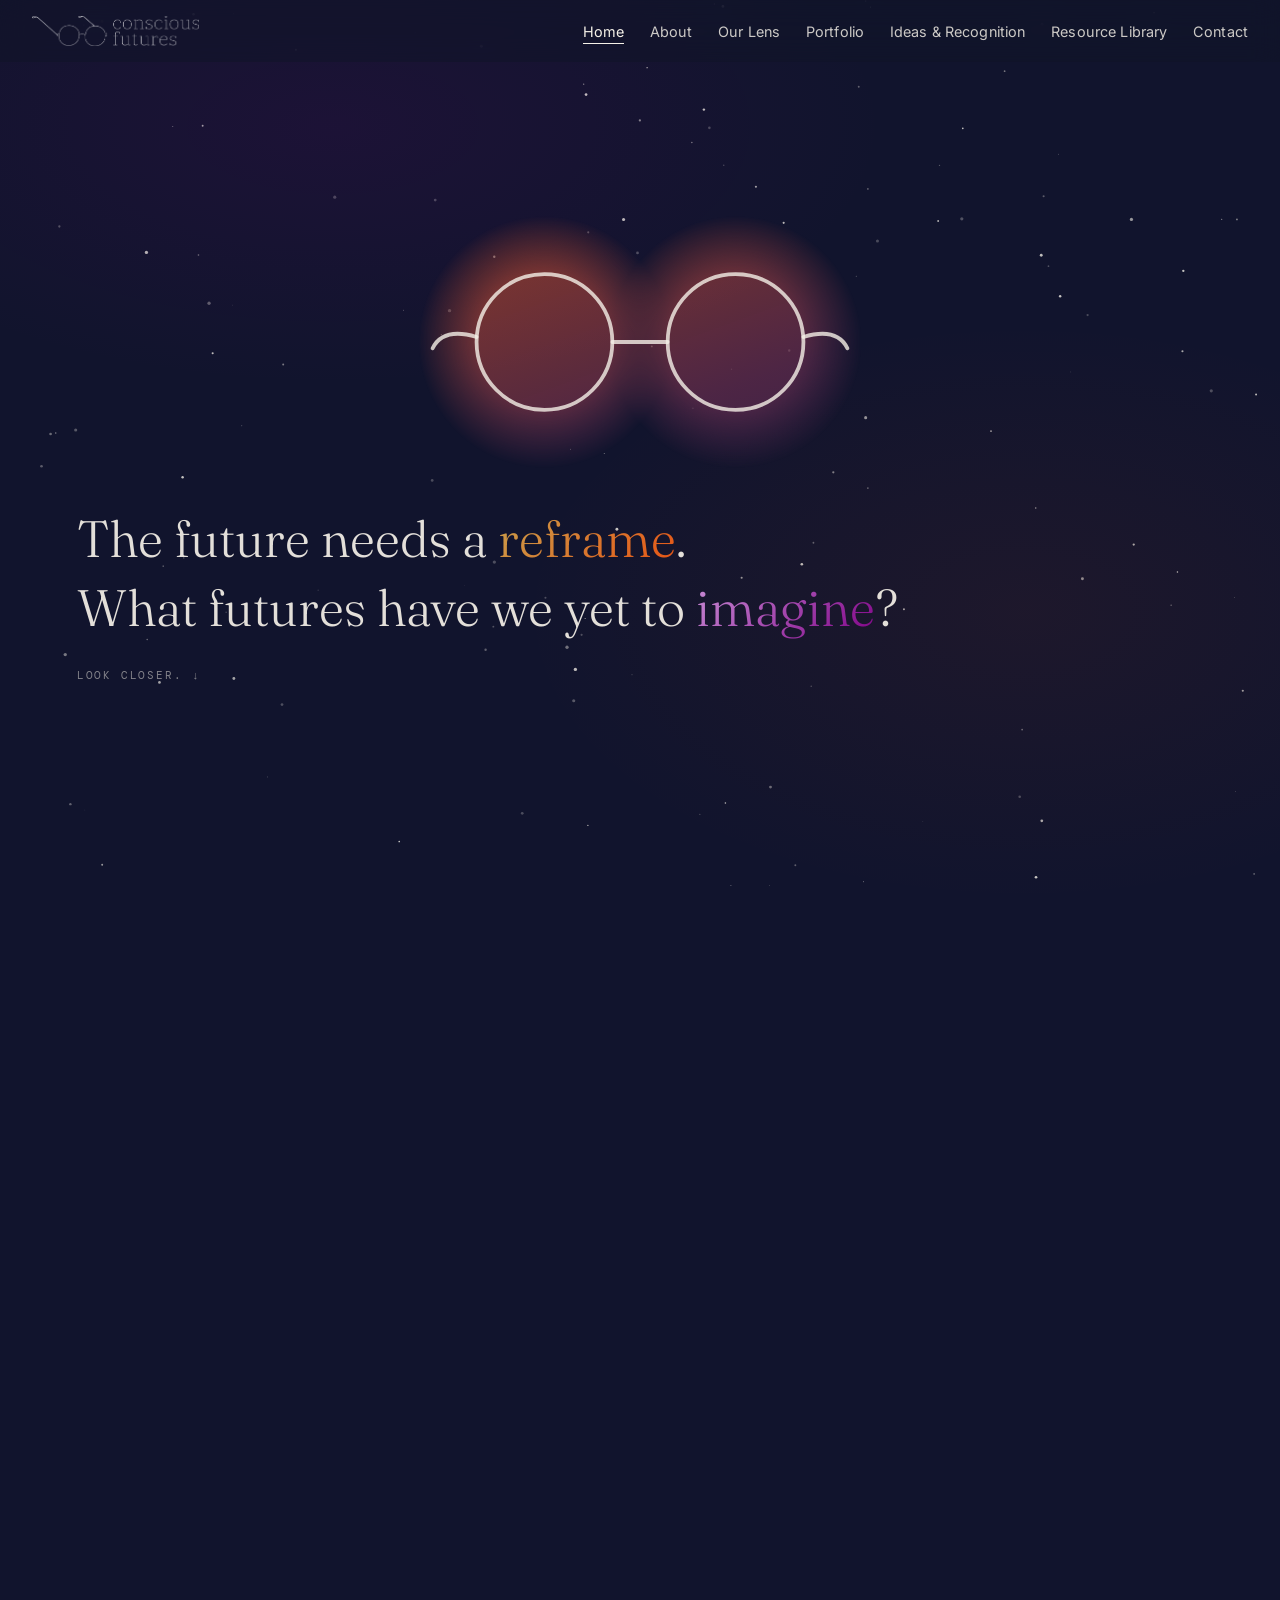
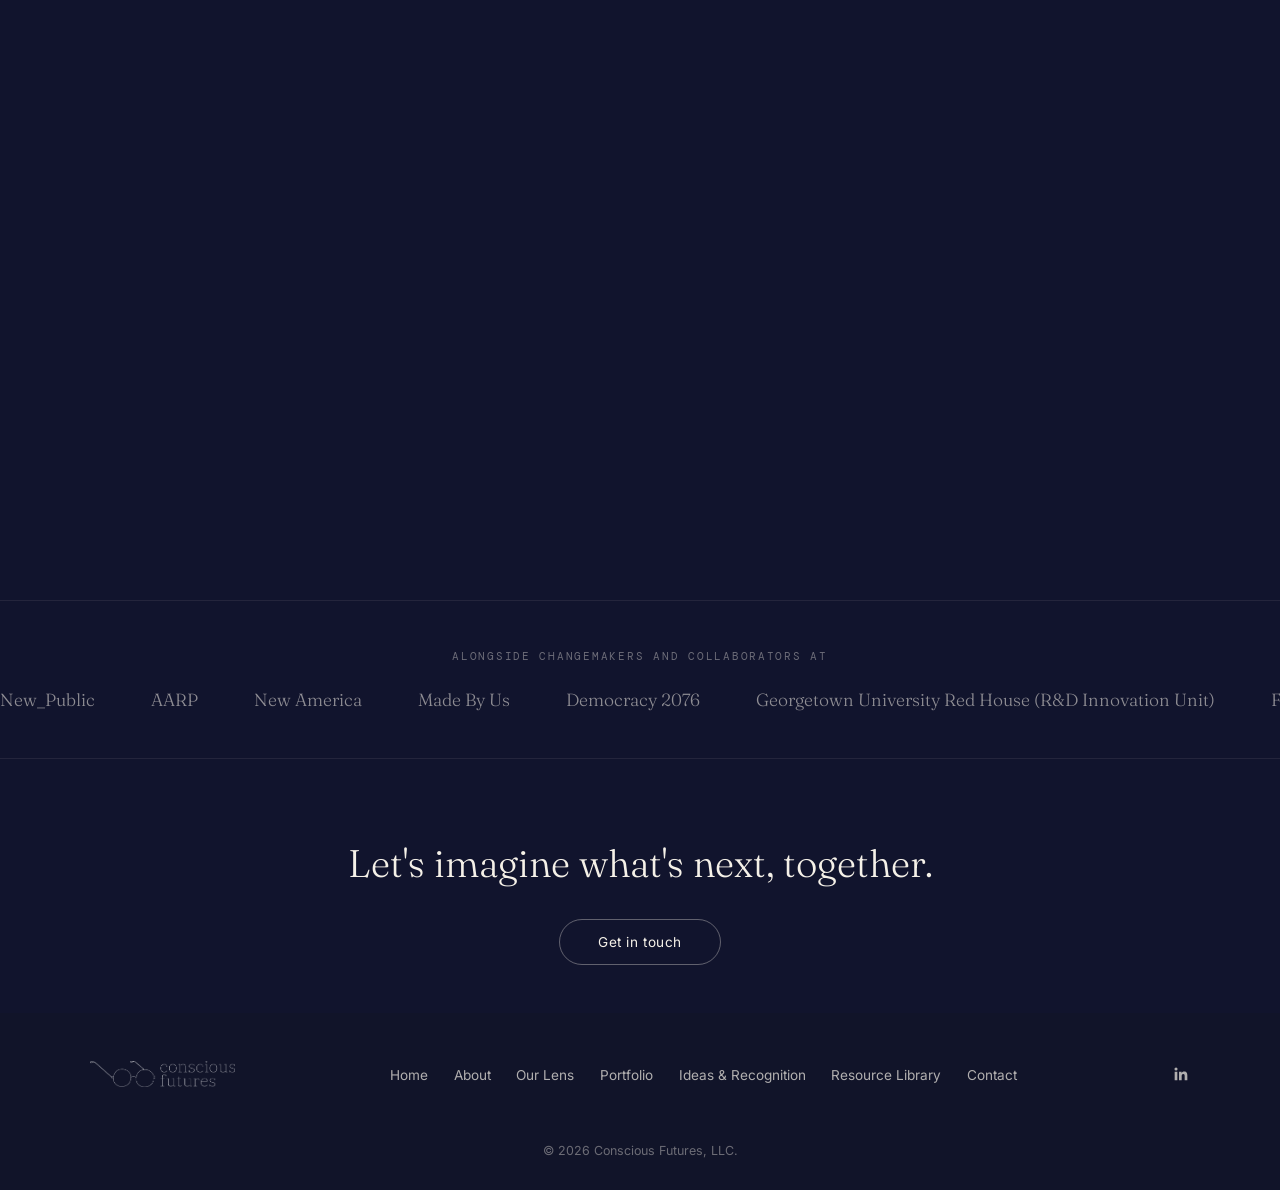
==== commit e4db6d4e: "Add Cloudflare Web Analytics snippet across all pages Replaces the analytics placeholder comments wi" ====
--- a/index.html
+++ b/index.html
@@ -11,7 +11,7 @@
 <link rel="stylesheet" href="assets/css/main.css">
 <link rel="stylesheet" href="shared/nav.css">
 <link rel="stylesheet" href="shared/footer.css">
-<!-- ANALYTICS PLACEHOLDER: Insert Cloudflare Web Analytics or Plausible <script> snippet here once a provider is chosen. -->
+<!-- Cloudflare Web Analytics --><script type='module' src='https://static.cloudflareinsights.com/beacon.min.js' data-cf-beacon='{"token": "ea62372e60d5477eb6dc241cc973068b"}'></script><!-- End Cloudflare Web Analytics -->
 <script id="marquee-logos">
 var MARQUEE_LOGOS = {
   logo_newpublic: "[data-uri]",
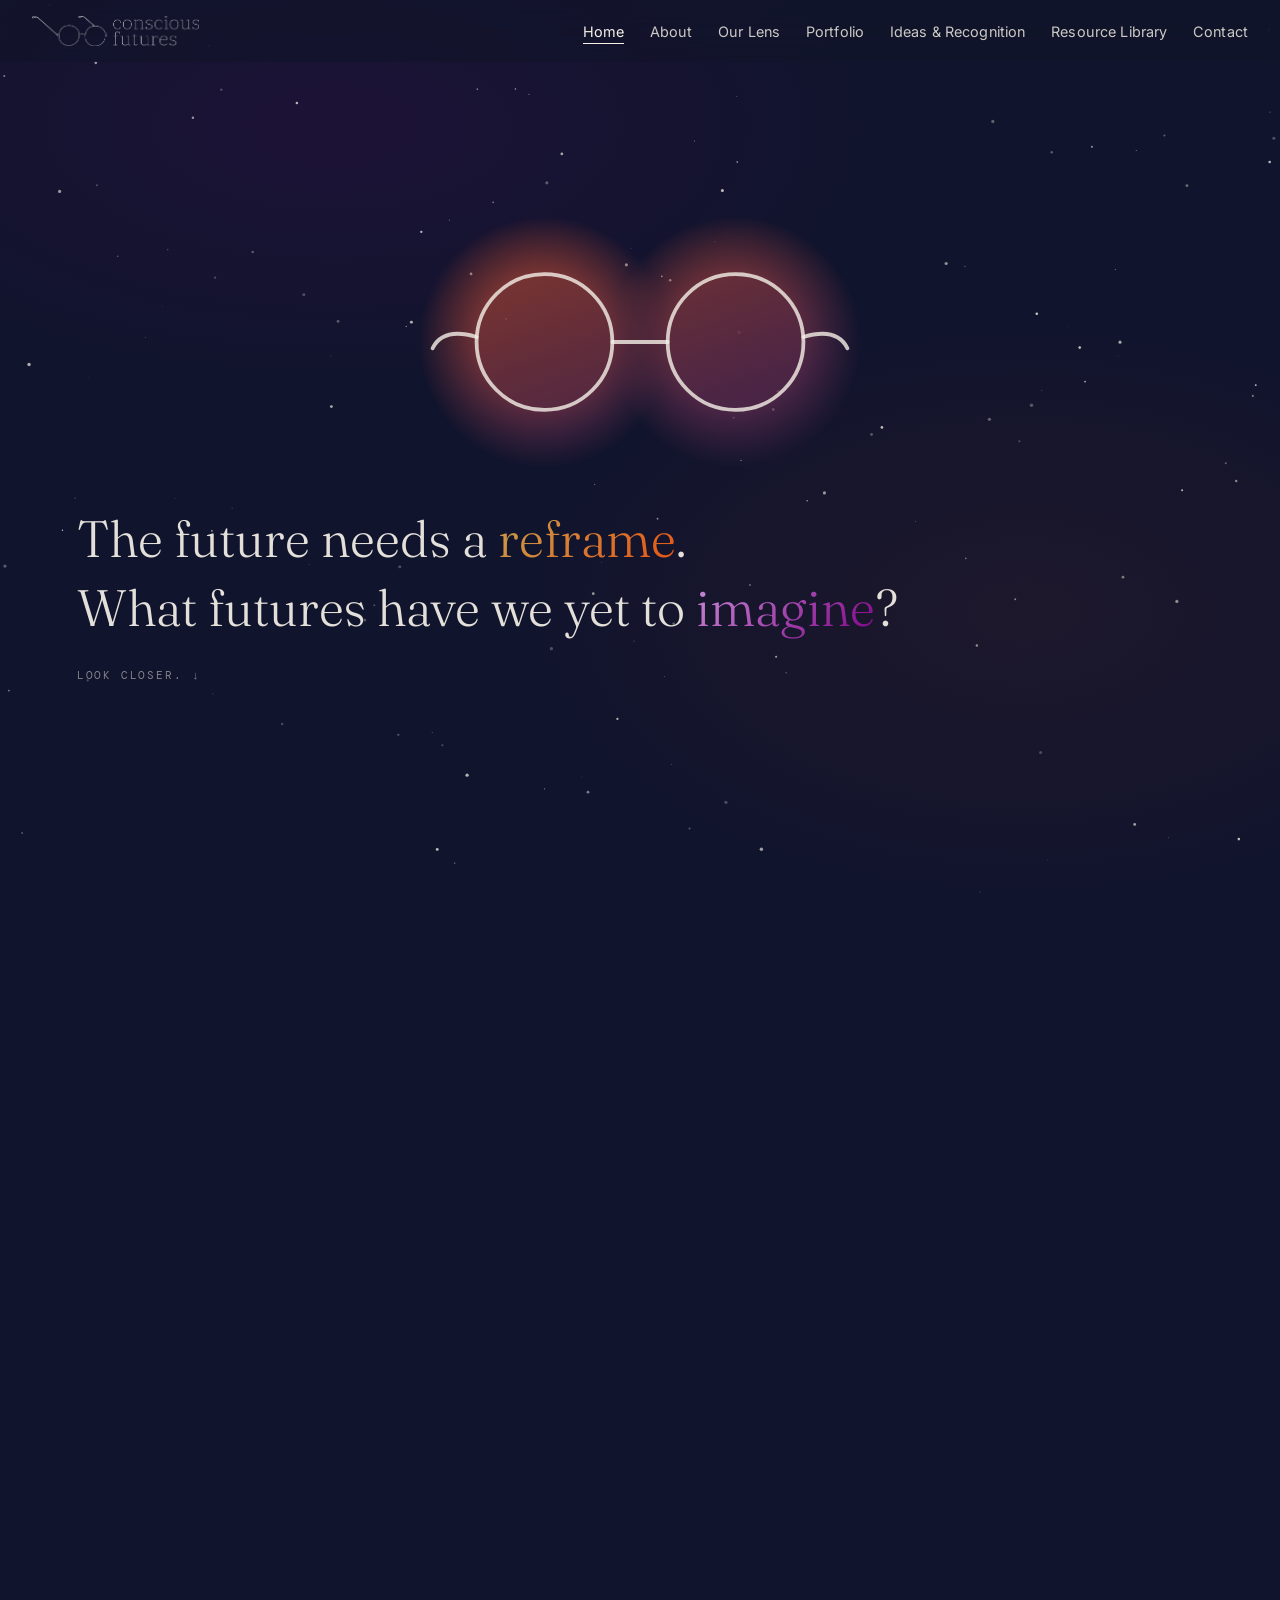
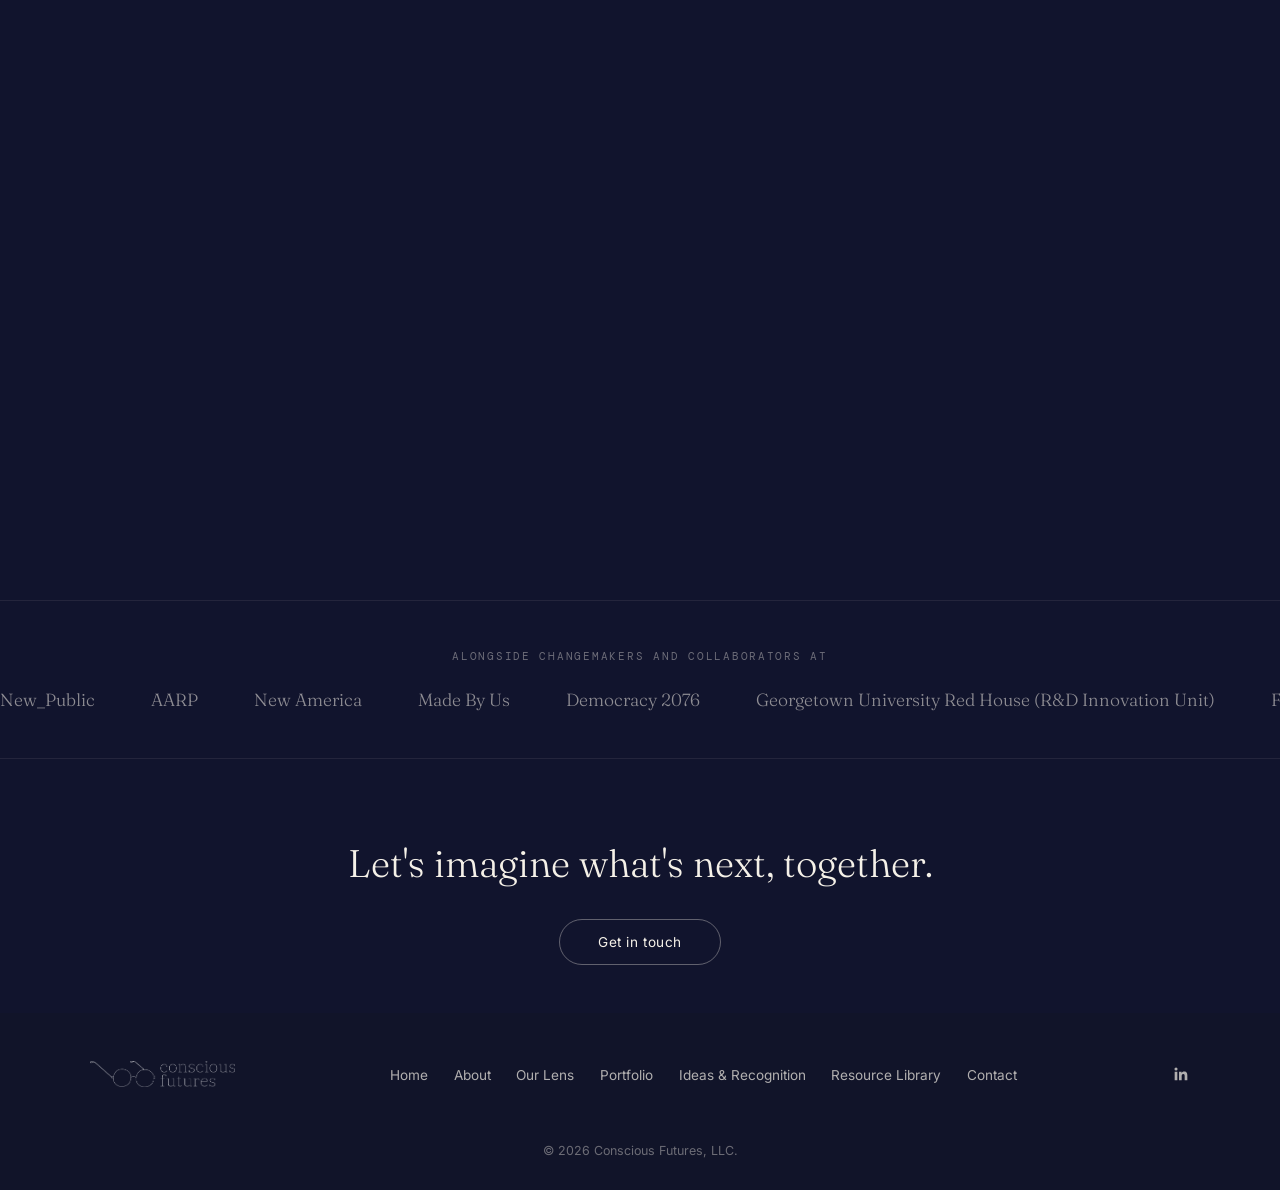
==== commit 3d4b2990: "Reorder homepage scroll sequence: bridge statement before Donella Meadows quote Swaps the second and" ====
--- a/index.html
+++ b/index.html
@@ -60,17 +60,17 @@
       </div>
     </div>
 
-    <!-- Layer 5: quote -->
+    <!-- Layer 5: bridge -->
+    <div class="bridge-layer rm-section" id="bridgeLayer">
+      <p>Conscious Futures is a research and strategy studio designing for the futures we actually want to inherit.</p>
+    </div>
+
+    <!-- Layer 6: quote -->
     <div class="quote-layer rm-section" id="quoteLayer">
       <blockquote>
         “The future can’t be predicted, but it can be envisioned and brought lovingly into being.”
         <cite>— Donella Meadows</cite>
       </blockquote>
-    </div>
-
-    <!-- Layer 6: bridge -->
-    <div class="bridge-layer rm-section" id="bridgeLayer">
-      <p>Conscious Futures is a research and strategy studio designing for the futures we actually want to inherit.</p>
     </div>
 
     <!-- Layer 7: landmarks -->
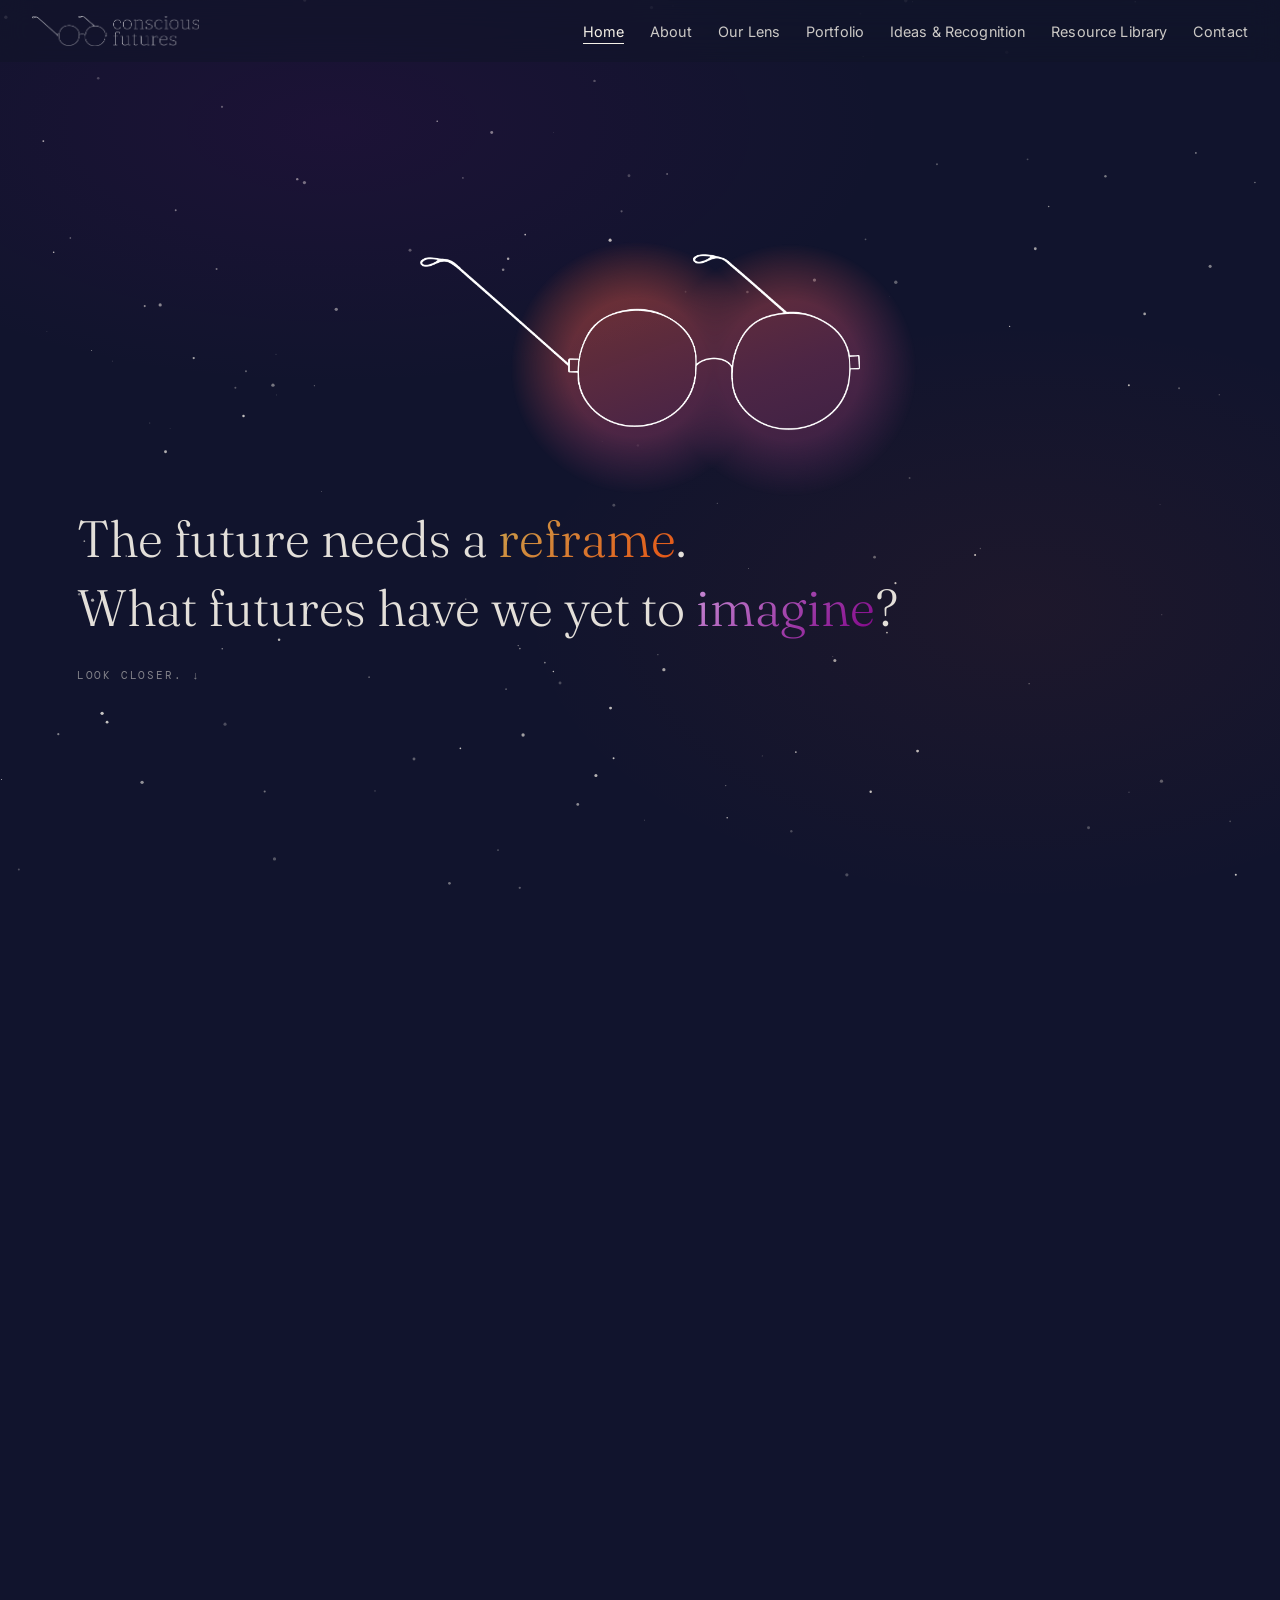
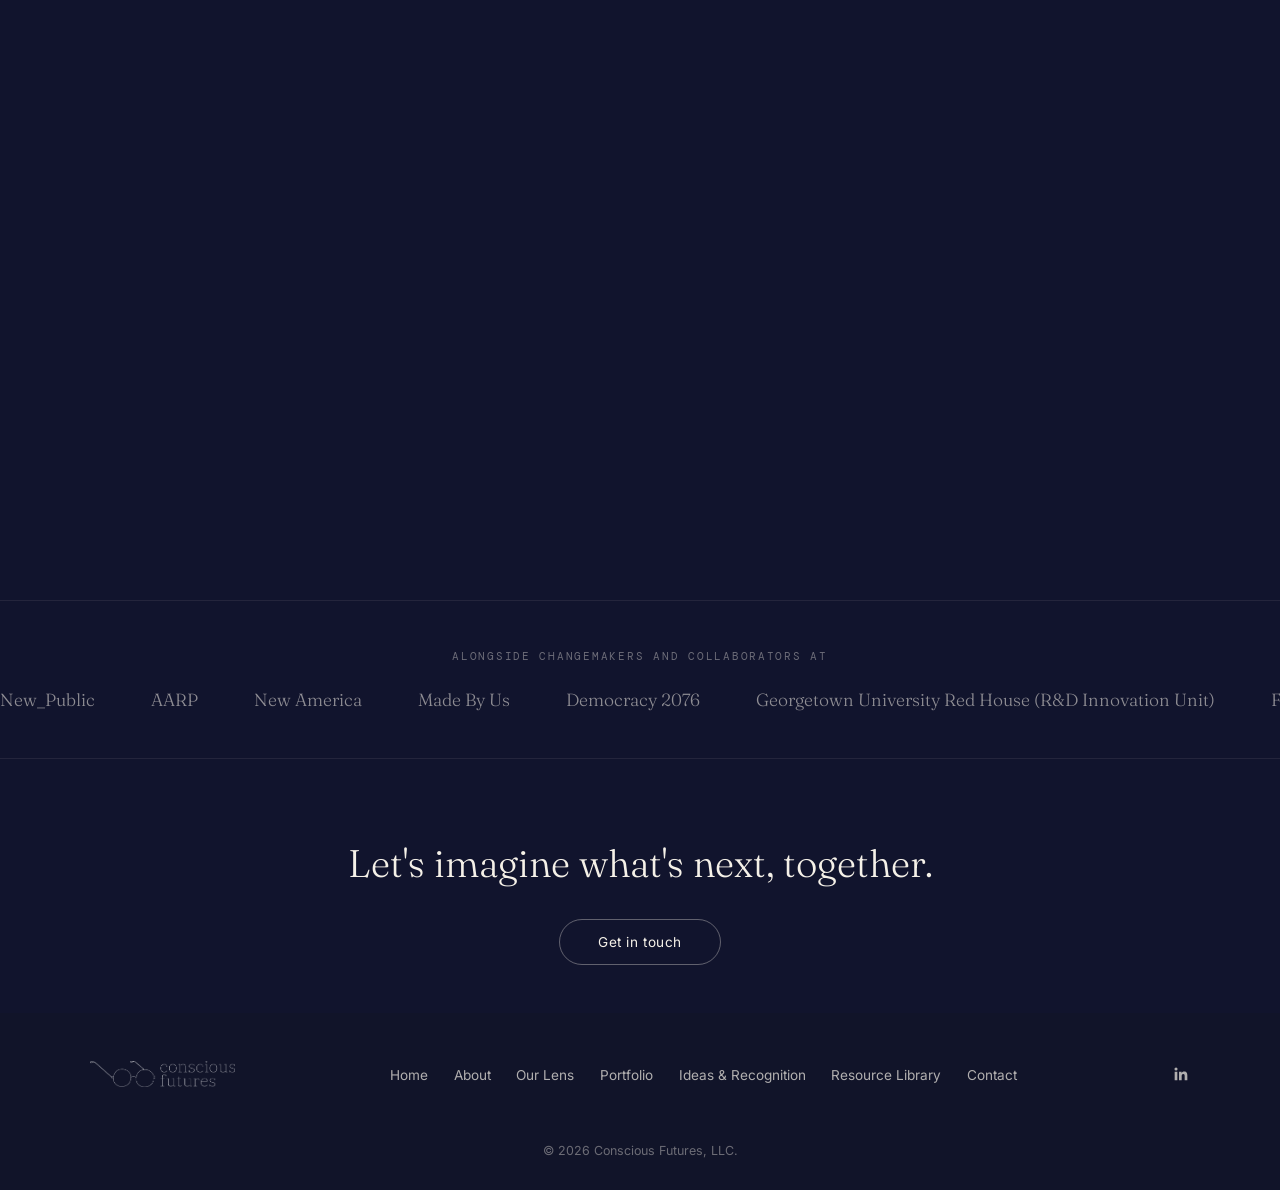
==== commit 9e36234e: "Replace homepage placeholder glasses with real brand logo Swap the generic SVG glasses graphic in th" ====
--- a/index.html
+++ b/index.html
@@ -42,15 +42,9 @@
       <!-- Layer 2: horizon reveal, masked to lens circles by JS -->
       <div class="horizon-layer" id="horizonLayer"></div>
 
-      <!-- Layer 3: glasses graphic -->
+      <!-- Layer 3: glasses graphic (brand logo) -->
       <div class="glasses-wrap" id="glassesWrap">
-        <svg viewBox="0 0 700 280" fill="none" xmlns="http://www.w3.org/2000/svg">
-          <circle cx="198" cy="140" r="108" stroke="rgba(245,241,232,0.8)" stroke-width="6"/>
-          <circle cx="502" cy="140" r="108" stroke="rgba(245,241,232,0.8)" stroke-width="6"/>
-          <path d="M306 140 H394" stroke="rgba(245,241,232,0.8)" stroke-width="6" stroke-linecap="round"/>
-          <path d="M90 132 C 50 120, 30 130, 20 150" stroke="rgba(245,241,232,0.8)" stroke-width="6" stroke-linecap="round"/>
-          <path d="M610 132 C 650 120, 670 130, 680 150" stroke="rgba(245,241,232,0.8)" stroke-width="6" stroke-linecap="round"/>
-        </svg>
+        <img src="shared/assets/logo-white-glasses.png" alt="" aria-hidden="true">
       </div>
 
       <!-- Layer 4: hero text -->
--- a/assets/css/main.css
+++ b/assets/css/main.css
@@ -125,7 +125,7 @@
   animation: glassesFloat 7s ease-in-out infinite;
   transition: opacity 0.6s ease;
 }
-.glasses-wrap svg { width: 100%; height: auto; display: block; }
+.glasses-wrap svg, .glasses-wrap img { width: 100%; height: auto; display: block; }
 @keyframes glassesFloat {
   0%, 100% { transform: translate(-50%, -50%) translateY(0); }
   50% { transform: translate(-50%, -50%) translateY(-8px); }
--- a/shared/nav.css
+++ b/shared/nav.css
@@ -31,13 +31,13 @@
   text-decoration: none;
   font-size: 0.9rem;
   letter-spacing: 0.01em;
-  transition: opacity 0.2s ease;
+  transition: opacity 0.2s ease, color 0.2s ease;
   white-space: nowrap;
 }
 
 .shared-nav--dark .shared-nav-links a { color: #F5F1E8; opacity: 0.82; }
-.shared-nav--light .shared-nav-links a { color: #1A1A18; opacity: 0.72; }
-.shared-nav-links a:hover { opacity: 1; }
+.shared-nav--light .shared-nav-links a { color: #1A1F5B; opacity: 0.72; }
+.shared-nav-links a:hover { opacity: 1; color: #E75213; }
 .shared-nav-links a.active { opacity: 1; border-bottom: 1px solid currentColor; padding-bottom: 3px; }
 
 .shared-nav-toggle {
@@ -52,7 +52,7 @@
 }
 .shared-nav-toggle span { width: 22px; height: 2px; border-radius: 1px; }
 .shared-nav--dark .shared-nav-toggle span { background: #F5F1E8; }
-.shared-nav--light .shared-nav-toggle span { background: #1A1A18; }
+.shared-nav--light .shared-nav-toggle span { background: #1A1F5B; }
 
 @media (max-width: 860px) {
   .shared-nav-toggle { display: flex; }
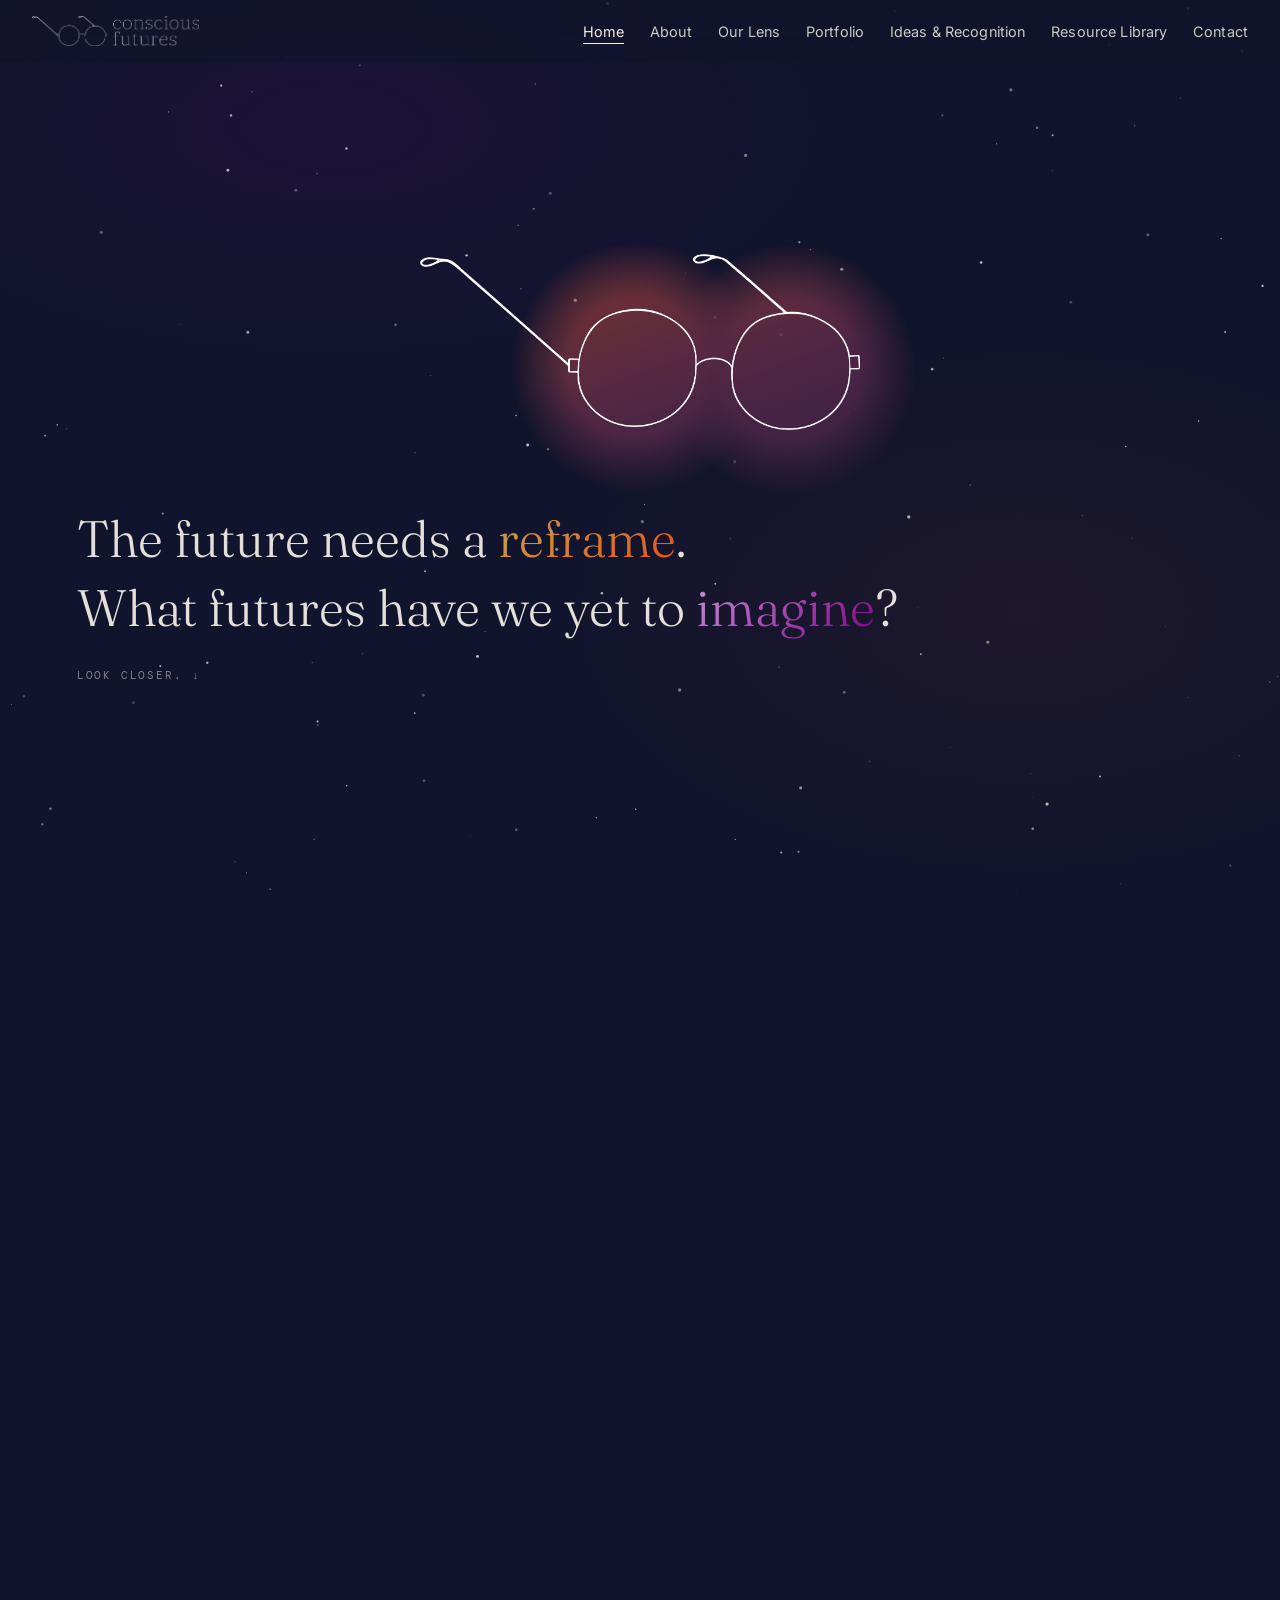
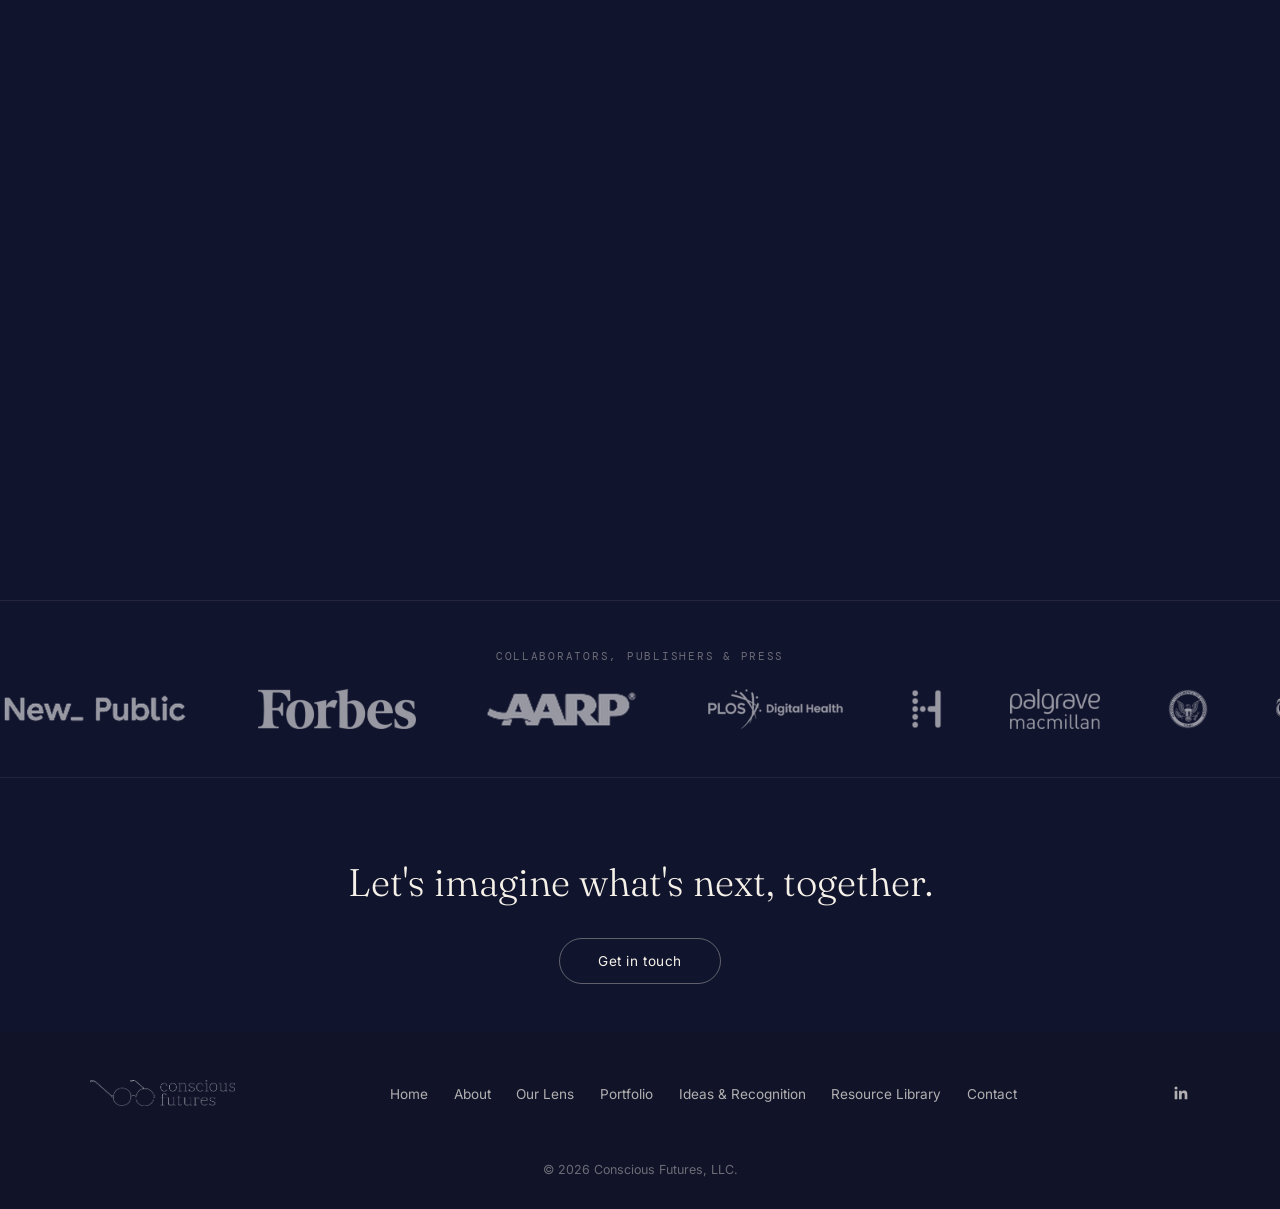
==== commit 78d5641d: "Ideas, Our Lens, homepage and Portfolio updates: logos, press coverage, grayscale logo strip - Renam" ====
--- a/index.html
+++ b/index.html
@@ -12,21 +12,6 @@
 <link rel="stylesheet" href="shared/nav.css">
 <link rel="stylesheet" href="shared/footer.css">
 <!-- Cloudflare Web Analytics --><script type='module' src='https://static.cloudflareinsights.com/beacon.min.js' data-cf-beacon='{"token": "ea62372e60d5477eb6dc241cc973068b"}'></script><!-- End Cloudflare Web Analytics -->
-<script id="marquee-logos">
-var MARQUEE_LOGOS = {
-  logo_newpublic: "[data-uri]",
-  logo_aarp: "[data-uri]",
-  logo_ideo: "[data-uri]",
-  logo_newamerica: "[data-uri]",
-  logo_hmbu: "[data-uri]",
-  logo_dem2076: "[data-uri]",
-  logo_ghred: "[data-uri]",
-  logo_fsc: "[data-uri]",
-  logo_cogen: "[data-uri]",
-  logo_ncoc: "[data-uri]",
-  logo_harmony: "[data-uri]",
-};
-</script>
 </head>
 <body>
 
@@ -97,30 +82,102 @@
 </main>
 
 <section class="marquee-section">
-  <p class="marquee-label">Alongside changemakers and collaborators at</p>
+  <p class="marquee-label">Collaborators, publishers &amp; press</p>
   <div class="marquee-track" id="marqueeTrack">
-    <span class="marquee-item" data-logo="logo_newpublic"><span class="marquee-logo-chip"><img alt=""></span><span class="marquee-name">New_Public</span></span>
-    <span class="marquee-item" data-logo="logo_aarp"><span class="marquee-logo-chip"><img alt=""></span><span class="marquee-name">AARP</span></span>
-    <span class="marquee-item" data-logo="logo_newamerica"><span class="marquee-logo-chip"><img alt=""></span><span class="marquee-name">New America</span></span>
-    <span class="marquee-item" data-logo="logo_hmbu"><span class="marquee-logo-chip"><img alt=""></span><span class="marquee-name">Made By Us</span></span>
-    <span class="marquee-item" data-logo="logo_dem2076"><span class="marquee-logo-chip"><img alt=""></span><span class="marquee-name">Democracy 2076</span></span>
-    <span class="marquee-item" data-logo="logo_ghred"><span class="marquee-logo-chip"><img alt=""></span><span class="marquee-name">Georgetown University Red House (R&amp;D Innovation Unit)</span></span>
-    <span class="marquee-item" data-logo="logo_fsc"><span class="marquee-logo-chip"><img alt=""></span><span class="marquee-name">Foundation for Social Connection</span></span>
-    <span class="marquee-item" data-logo="logo_cogen"><span class="marquee-logo-chip"><img alt=""></span><span class="marquee-name">CoGenerate</span></span>
-    <span class="marquee-item" data-logo="logo_ncoc"><span class="marquee-logo-chip"><img alt=""></span><span class="marquee-name">National Conference on Citizenship</span></span>
-    <span class="marquee-item" data-logo="logo_harmony"><span class="marquee-logo-chip"><img alt=""></span><span class="marquee-name">Harmony Labs</span></span>
-    <span class="marquee-item" data-logo="logo_ideo"><span class="marquee-logo-chip"><img alt=""></span><span class="marquee-name">IDEO U</span></span>
-    <span class="marquee-item" data-logo="logo_newpublic"><span class="marquee-logo-chip"><img alt=""></span><span class="marquee-name">New_Public</span></span>
-    <span class="marquee-item" data-logo="logo_aarp"><span class="marquee-logo-chip"><img alt=""></span><span class="marquee-name">AARP</span></span>
-    <span class="marquee-item" data-logo="logo_newamerica"><span class="marquee-logo-chip"><img alt=""></span><span class="marquee-name">New America</span></span>
-    <span class="marquee-item" data-logo="logo_hmbu"><span class="marquee-logo-chip"><img alt=""></span><span class="marquee-name">Made By Us</span></span>
-    <span class="marquee-item" data-logo="logo_dem2076"><span class="marquee-logo-chip"><img alt=""></span><span class="marquee-name">Democracy 2076</span></span>
-    <span class="marquee-item" data-logo="logo_ghred"><span class="marquee-logo-chip"><img alt=""></span><span class="marquee-name">Georgetown University Red House (R&amp;D Innovation Unit)</span></span>
-    <span class="marquee-item" data-logo="logo_fsc"><span class="marquee-logo-chip"><img alt=""></span><span class="marquee-name">Foundation for Social Connection</span></span>
-    <span class="marquee-item" data-logo="logo_cogen"><span class="marquee-logo-chip"><img alt=""></span><span class="marquee-name">CoGenerate</span></span>
-    <span class="marquee-item" data-logo="logo_ncoc"><span class="marquee-logo-chip"><img alt=""></span><span class="marquee-name">National Conference on Citizenship</span></span>
-    <span class="marquee-item" data-logo="logo_harmony"><span class="marquee-logo-chip"><img alt=""></span><span class="marquee-name">Harmony Labs</span></span>
-    <span class="marquee-item" data-logo="logo_ideo"><span class="marquee-logo-chip"><img alt=""></span><span class="marquee-name">IDEO U</span></span>
+    <span class="marquee-item"><img src="assets/images/logos/gray/new-public.png" alt="New_Public" height="40"></span>
+    <span class="marquee-item"><img src="assets/images/logos/gray/forbes.png" alt="Forbes" height="40"></span>
+    <span class="marquee-item"><img src="assets/images/logos/gray/aarp.png" alt="AARP" height="40"></span>
+    <span class="marquee-item"><img src="assets/images/logos/gray/plos-digital-health.png" alt="PLOS Digital Health" height="40"></span>
+    <span class="marquee-item"><img src="assets/images/logos/gray/harmony.png" alt="Harmony Labs" height="40"></span>
+    <span class="marquee-item"><img src="assets/images/logos/gray/palgrave.png" alt="Palgrave Macmillan" height="40"></span>
+    <span class="marquee-item"><img src="assets/images/logos/gray/ncoc.png" alt="National Conference on Citizenship" height="40"></span>
+    <span class="marquee-item"><img src="assets/images/logos/gray/wapo.png" alt="The Washington Post" height="40"></span>
+    <span class="marquee-item"><img src="assets/images/logos/gray/new-america.png" alt="New America" height="40"></span>
+    <span class="marquee-item"><img src="assets/images/logos/gray/georgetown-university-press.png" alt="Georgetown University Press" height="40"></span>
+    <span class="marquee-item"><img src="assets/images/logos/gray/made-by-us.png" alt="History Made By Us" height="40"></span>
+    <span class="marquee-item"><img src="assets/images/logos/gray/reuters.png" alt="Reuters" height="40"></span>
+    <span class="marquee-item"><img src="assets/images/logos/gray/democracy-2076.png" alt="Democracy 2076" height="40"></span>
+    <span class="marquee-item"><img src="assets/images/logos/gray/cnn.png" alt="CNN" height="40"></span>
+    <span class="marquee-item"><img src="assets/images/logos/gray/red-house.png" alt="Georgetown University Red House" height="40"></span>
+    <span class="marquee-item"><img src="assets/images/logos/gray/chatham-house.png" alt="Chatham House" height="40"></span>
+    <span class="marquee-item"><img src="assets/images/logos/gray/fsc.png" alt="Foundation for Social Connection" height="40"></span>
+    <span class="marquee-item"><img src="assets/images/logos/gray/harvard-ilab.png" alt="Harvard Innovation Labs" height="40"></span>
+    <span class="marquee-item"><img src="assets/images/logos/gray/cogenerate.png" alt="CoGenerate" height="40"></span>
+    <span class="marquee-item"><img src="assets/images/logos/gray/columbia-climate.png" alt="Columbia Climate School" height="40"></span>
+    <span class="marquee-item"><img src="assets/images/logos/gray/ideo-u.png" alt="IDEO U" height="40"></span>
+    <span class="marquee-item"><img src="assets/images/logos/gray/pew.png" alt="Pew" height="40"></span>
+    <span class="marquee-item"><img src="assets/images/logos/gray/visit-philadelphia.png" alt="Visit Philadelphia" height="40"></span>
+    <span class="marquee-item"><img src="assets/images/logos/gray/climate-week-nyc.png" alt="Climate Week NYC" height="40"></span>
+    <span class="marquee-item"><img src="assets/images/logos/gray/civics-unplugged.png" alt="Civics Unplugged" height="40"></span>
+    <span class="marquee-item"><img src="assets/images/logos/gray/nationswell.png" alt="NationSwell" height="40"></span>
+    <span class="marquee-item"><img src="assets/images/logos/gray/her-campus-media.png" alt="Her Campus Media" height="40"></span>
+    <span class="marquee-item"><img src="assets/images/logos/gray/curiosity-mobile.png" alt="Curiosity Mobile" height="40"></span>
+    <span class="marquee-item"><img src="assets/images/logos/gray/wired-human.png" alt="Wired Human" height="40"></span>
+    <span class="marquee-item"><img src="assets/images/logos/gray/american-conversation-project.png" alt="American Conversation Project" height="40"></span>
+    <span class="marquee-item"><img src="assets/images/logos/gray/thred-media.png" alt="Thred Media" height="40"></span>
+    <span class="marquee-item"><img src="assets/images/logos/gray/wellbeing-project.png" alt="The Wellbeing Project" height="40"></span>
+    <span class="marquee-item"><img src="assets/images/logos/gray/for-you-page.png" alt="ForYouPage.org" height="40"></span>
+    <span class="marquee-item"><img src="assets/images/logos/gray/rethink-citizen.png" alt="ReThink Citizen" height="40"></span>
+    <span class="marquee-item"><img src="assets/images/logos/gray/timeleft.png" alt="Timeleft" height="40"></span>
+    <span class="marquee-item"><img src="assets/images/logos/gray/reimagine-story-lab.png" alt="Reimagine Story Lab" height="40"></span>
+    <span class="marquee-item"><img src="assets/images/logos/gray/beeck.png" alt="Beeck Center" height="40"></span>
+    <span class="marquee-item"><img src="assets/images/logos/gray/brio.png" alt="Brio" height="40"></span>
+    <span class="marquee-item"><img src="assets/images/logos/gray/unitar.png" alt="UNITAR" height="40"></span>
+    <span class="marquee-item"><img src="assets/images/logos/gray/online-irl.png" alt="Online &amp; IRL" height="40"></span>
+    <span class="marquee-item"><img src="assets/images/logos/gray/usaid.png" alt="USAID" height="40"></span>
+    <span class="marquee-item"><img src="assets/images/logos/gray/cmu-design.png" alt="Carnegie Mellon School of Design" height="40"></span>
+    <span class="marquee-item"><img src="assets/images/logos/gray/visions2030.png" alt="Visions 2030" height="40"></span>
+    <span class="marquee-item"><img src="assets/images/logos/gray/freestate-justice.png" alt="FreeState Justice" height="40"></span>
+    <span class="marquee-item"><img src="assets/images/logos/gray/eyldi.png" alt="EYLDI" height="40"></span>
+    <span class="marquee-item"><img src="assets/images/logos/gray/youth-move.png" alt="Youth MOVE National" height="40"></span>
+    <span class="marquee-item"><img src="assets/images/logos/gray/nih.png" alt="NIH / NIDA" height="40"></span>
+    <span class="marquee-item" aria-hidden="true"><img src="assets/images/logos/gray/new-public.png" alt="" height="40"></span>
+    <span class="marquee-item" aria-hidden="true"><img src="assets/images/logos/gray/forbes.png" alt="" height="40"></span>
+    <span class="marquee-item" aria-hidden="true"><img src="assets/images/logos/gray/aarp.png" alt="" height="40"></span>
+    <span class="marquee-item" aria-hidden="true"><img src="assets/images/logos/gray/plos-digital-health.png" alt="" height="40"></span>
+    <span class="marquee-item" aria-hidden="true"><img src="assets/images/logos/gray/harmony.png" alt="" height="40"></span>
+    <span class="marquee-item" aria-hidden="true"><img src="assets/images/logos/gray/palgrave.png" alt="" height="40"></span>
+    <span class="marquee-item" aria-hidden="true"><img src="assets/images/logos/gray/ncoc.png" alt="" height="40"></span>
+    <span class="marquee-item" aria-hidden="true"><img src="assets/images/logos/gray/wapo.png" alt="" height="40"></span>
+    <span class="marquee-item" aria-hidden="true"><img src="assets/images/logos/gray/new-america.png" alt="" height="40"></span>
+    <span class="marquee-item" aria-hidden="true"><img src="assets/images/logos/gray/georgetown-university-press.png" alt="" height="40"></span>
+    <span class="marquee-item" aria-hidden="true"><img src="assets/images/logos/gray/made-by-us.png" alt="" height="40"></span>
+    <span class="marquee-item" aria-hidden="true"><img src="assets/images/logos/gray/reuters.png" alt="" height="40"></span>
+    <span class="marquee-item" aria-hidden="true"><img src="assets/images/logos/gray/democracy-2076.png" alt="" height="40"></span>
+    <span class="marquee-item" aria-hidden="true"><img src="assets/images/logos/gray/cnn.png" alt="" height="40"></span>
+    <span class="marquee-item" aria-hidden="true"><img src="assets/images/logos/gray/red-house.png" alt="" height="40"></span>
+    <span class="marquee-item" aria-hidden="true"><img src="assets/images/logos/gray/chatham-house.png" alt="" height="40"></span>
+    <span class="marquee-item" aria-hidden="true"><img src="assets/images/logos/gray/fsc.png" alt="" height="40"></span>
+    <span class="marquee-item" aria-hidden="true"><img src="assets/images/logos/gray/harvard-ilab.png" alt="" height="40"></span>
+    <span class="marquee-item" aria-hidden="true"><img src="assets/images/logos/gray/cogenerate.png" alt="" height="40"></span>
+    <span class="marquee-item" aria-hidden="true"><img src="assets/images/logos/gray/columbia-climate.png" alt="" height="40"></span>
+    <span class="marquee-item" aria-hidden="true"><img src="assets/images/logos/gray/ideo-u.png" alt="" height="40"></span>
+    <span class="marquee-item" aria-hidden="true"><img src="assets/images/logos/gray/pew.png" alt="" height="40"></span>
+    <span class="marquee-item" aria-hidden="true"><img src="assets/images/logos/gray/visit-philadelphia.png" alt="" height="40"></span>
+    <span class="marquee-item" aria-hidden="true"><img src="assets/images/logos/gray/climate-week-nyc.png" alt="" height="40"></span>
+    <span class="marquee-item" aria-hidden="true"><img src="assets/images/logos/gray/civics-unplugged.png" alt="" height="40"></span>
+    <span class="marquee-item" aria-hidden="true"><img src="assets/images/logos/gray/nationswell.png" alt="" height="40"></span>
+    <span class="marquee-item" aria-hidden="true"><img src="assets/images/logos/gray/her-campus-media.png" alt="" height="40"></span>
+    <span class="marquee-item" aria-hidden="true"><img src="assets/images/logos/gray/curiosity-mobile.png" alt="" height="40"></span>
+    <span class="marquee-item" aria-hidden="true"><img src="assets/images/logos/gray/wired-human.png" alt="" height="40"></span>
+    <span class="marquee-item" aria-hidden="true"><img src="assets/images/logos/gray/american-conversation-project.png" alt="" height="40"></span>
+    <span class="marquee-item" aria-hidden="true"><img src="assets/images/logos/gray/thred-media.png" alt="" height="40"></span>
+    <span class="marquee-item" aria-hidden="true"><img src="assets/images/logos/gray/wellbeing-project.png" alt="" height="40"></span>
+    <span class="marquee-item" aria-hidden="true"><img src="assets/images/logos/gray/for-you-page.png" alt="" height="40"></span>
+    <span class="marquee-item" aria-hidden="true"><img src="assets/images/logos/gray/rethink-citizen.png" alt="" height="40"></span>
+    <span class="marquee-item" aria-hidden="true"><img src="assets/images/logos/gray/timeleft.png" alt="" height="40"></span>
+    <span class="marquee-item" aria-hidden="true"><img src="assets/images/logos/gray/reimagine-story-lab.png" alt="" height="40"></span>
+    <span class="marquee-item" aria-hidden="true"><img src="assets/images/logos/gray/beeck.png" alt="" height="40"></span>
+    <span class="marquee-item" aria-hidden="true"><img src="assets/images/logos/gray/brio.png" alt="" height="40"></span>
+    <span class="marquee-item" aria-hidden="true"><img src="assets/images/logos/gray/unitar.png" alt="" height="40"></span>
+    <span class="marquee-item" aria-hidden="true"><img src="assets/images/logos/gray/online-irl.png" alt="" height="40"></span>
+    <span class="marquee-item" aria-hidden="true"><img src="assets/images/logos/gray/usaid.png" alt="" height="40"></span>
+    <span class="marquee-item" aria-hidden="true"><img src="assets/images/logos/gray/cmu-design.png" alt="" height="40"></span>
+    <span class="marquee-item" aria-hidden="true"><img src="assets/images/logos/gray/visions2030.png" alt="" height="40"></span>
+    <span class="marquee-item" aria-hidden="true"><img src="assets/images/logos/gray/freestate-justice.png" alt="" height="40"></span>
+    <span class="marquee-item" aria-hidden="true"><img src="assets/images/logos/gray/eyldi.png" alt="" height="40"></span>
+    <span class="marquee-item" aria-hidden="true"><img src="assets/images/logos/gray/youth-move.png" alt="" height="40"></span>
+    <span class="marquee-item" aria-hidden="true"><img src="assets/images/logos/gray/nih.png" alt="" height="40"></span>
   </div>
 </section>
 
@@ -134,15 +191,5 @@
 <script src="assets/js/main.js"></script>
 <script src="shared/nav.js"></script>
 <script src="shared/footer.js"></script>
-<script>
-document.querySelectorAll('.marquee-item[data-logo]').forEach(function(el){
-  var key = el.getAttribute('data-logo');
-  if(window.MARQUEE_LOGOS && MARQUEE_LOGOS[key]){
-    var img = el.querySelector('img');
-    var nameEl = el.querySelector('.marquee-name');
-    if(img){ img.src = MARQUEE_LOGOS[key]; img.alt = nameEl ? nameEl.textContent : ''; }
-  }
-});
-</script>
 </body>
 </html>
--- a/assets/css/main.css
+++ b/assets/css/main.css
@@ -287,28 +287,17 @@
 }
 .marquee-track {
   display: flex; gap: 3.5rem; white-space: nowrap;
-  animation: marqueeScroll 32s linear infinite;
+  animation: marqueeScroll 75s linear infinite;
   width: max-content;
 }
-.marquee-track span {
-  font-family: var(--font-serif); font-size: 1.1rem; font-weight: 300;
-  color: rgba(245,241,232,0.55);
-}
-.marquee-item {
-  display: inline-flex; align-items: center; gap: 0.85rem;
-}
-.marquee-logo-chip {
-  display: none; /* logos hidden until transparent versions are ready */
-  width: 58px; height: 58px; flex-shrink: 0; background: transparent;
-  align-items: center; justify-content: center;
-}
-.marquee-logo-chip img {
-  max-width: 100%; max-height: 100%; object-fit: contain; display: block;
-}
-.marquee-name {
-  font-family: var(--font-serif); font-size: 0.95rem; font-weight: 300;
-  color: rgba(245,241,232,0.4);
-}
+.marquee-track { gap: 4.25rem; padding-right: 4.25rem; align-items: center; }
+.marquee-item { display: inline-flex; align-items: center; flex-shrink: 0; }
+.marquee-item img {
+  height: 40px; width: auto; max-width: 190px; object-fit: contain; display: block;
+  opacity: .62; transition: opacity .3s;
+}
+.marquee-track:hover { animation-play-state: paused; }
+.marquee-item:hover img { opacity: 1; }
 @keyframes marqueeScroll {
   from { transform: translateX(0); }
   to { transform: translateX(-50%); }
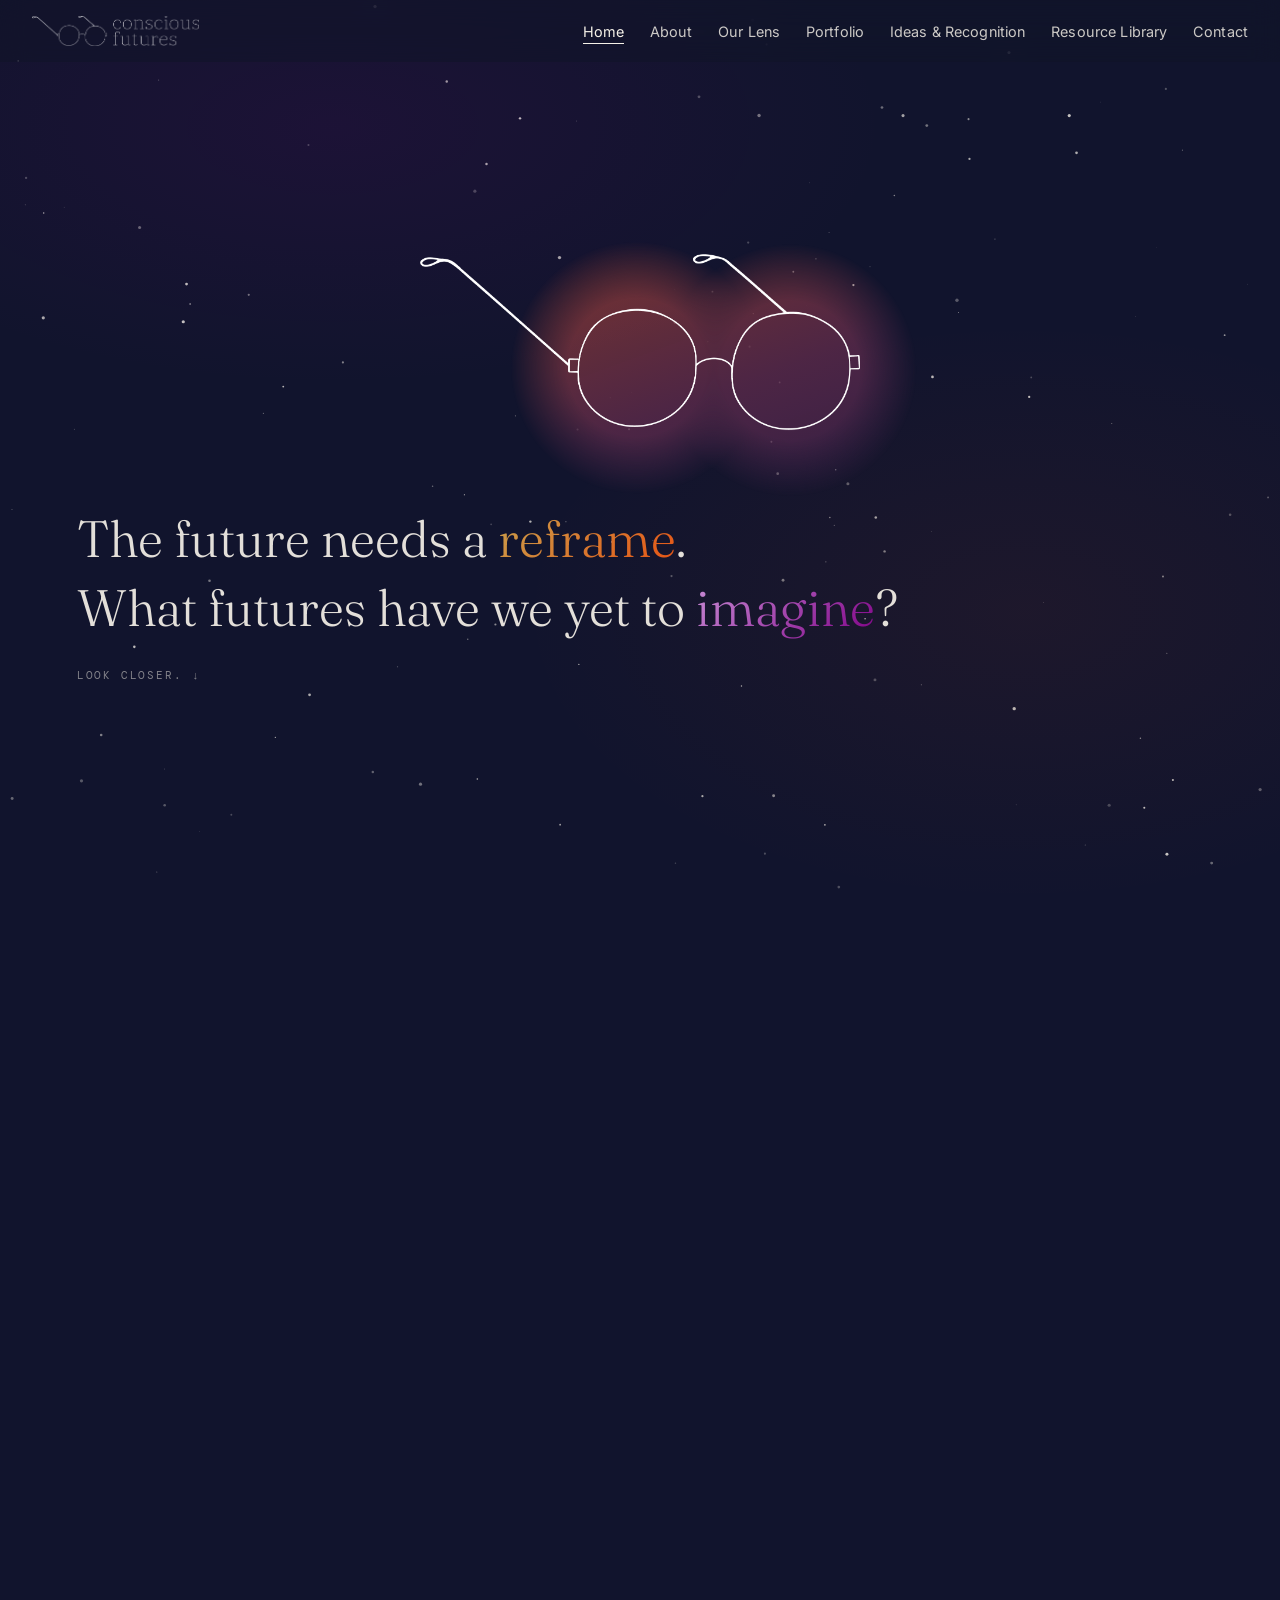
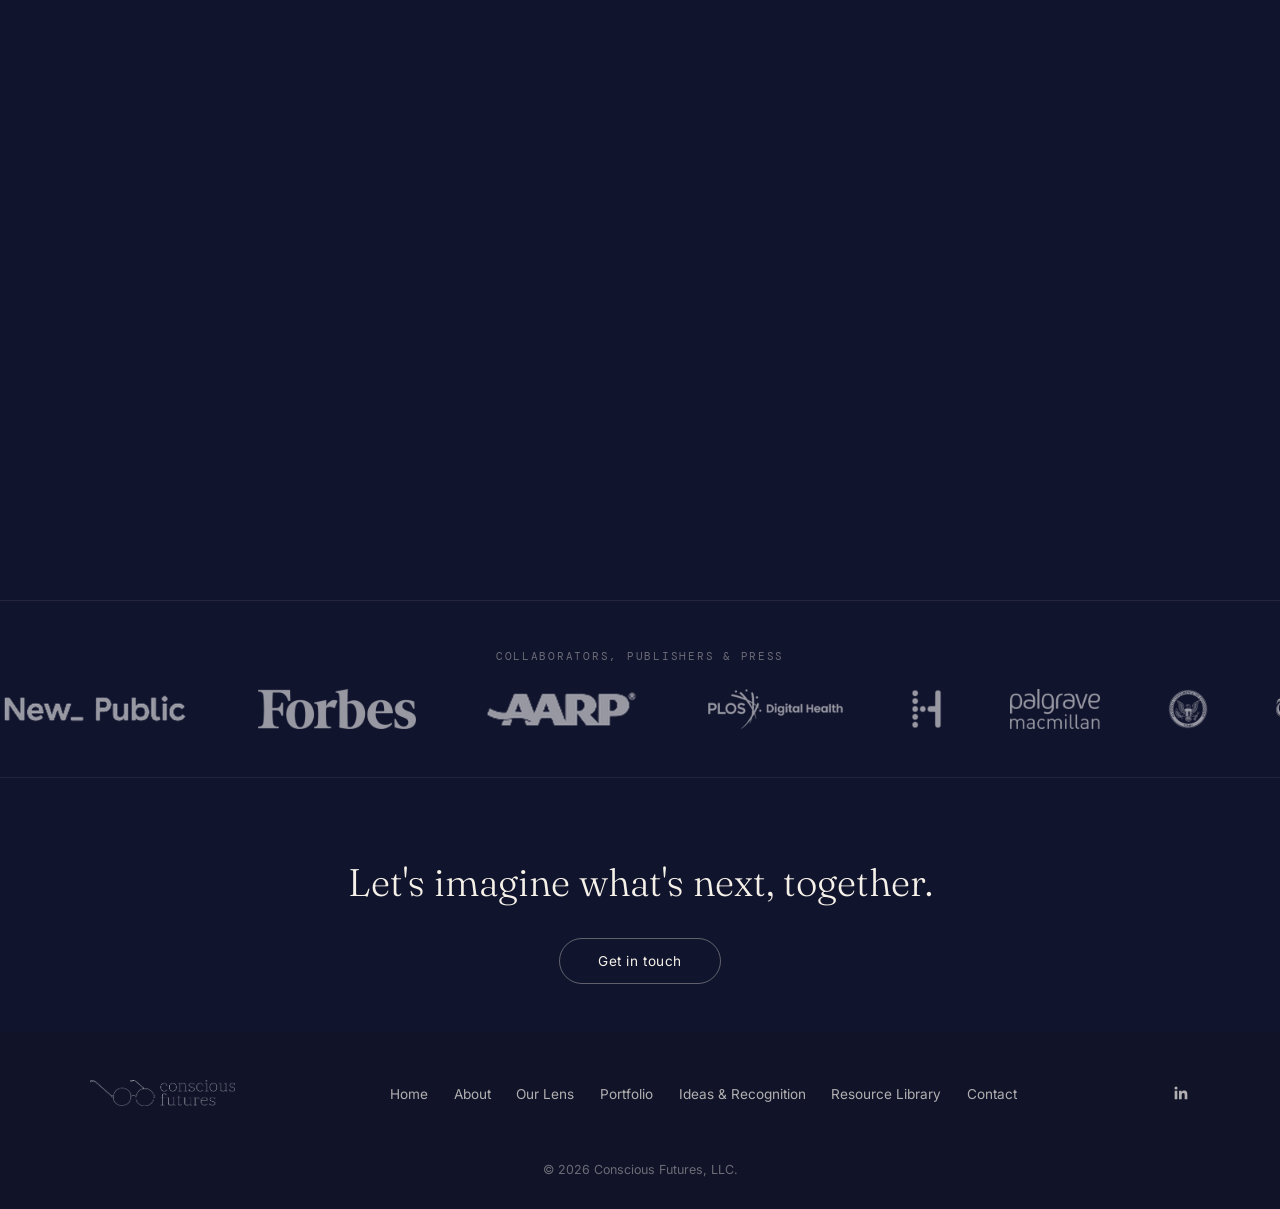
==== commit cc923175: "Add TED Democracy logo and Democracy 2076 coverage card New TED Democracy logo (colour + gray) on th" ====
--- a/index.html
+++ b/index.html
@@ -107,6 +107,7 @@
     <span class="marquee-item"><img src="assets/images/logos/gray/ideo-u.png" alt="IDEO U" height="40"></span>
     <span class="marquee-item"><img src="assets/images/logos/gray/pew.png" alt="Pew" height="40"></span>
     <span class="marquee-item"><img src="assets/images/logos/gray/visit-philadelphia.png" alt="Visit Philadelphia" height="40"></span>
+    <span class="marquee-item"><img src="assets/images/logos/gray/ted-democracy.png" alt="TED Democracy" height="40"></span>
     <span class="marquee-item"><img src="assets/images/logos/gray/climate-week-nyc.png" alt="Climate Week NYC" height="40"></span>
     <span class="marquee-item"><img src="assets/images/logos/gray/civics-unplugged.png" alt="Civics Unplugged" height="40"></span>
     <span class="marquee-item"><img src="assets/images/logos/gray/nationswell.png" alt="NationSwell" height="40"></span>
@@ -154,6 +155,7 @@
     <span class="marquee-item" aria-hidden="true"><img src="assets/images/logos/gray/ideo-u.png" alt="" height="40"></span>
     <span class="marquee-item" aria-hidden="true"><img src="assets/images/logos/gray/pew.png" alt="" height="40"></span>
     <span class="marquee-item" aria-hidden="true"><img src="assets/images/logos/gray/visit-philadelphia.png" alt="" height="40"></span>
+    <span class="marquee-item" aria-hidden="true"><img src="assets/images/logos/gray/ted-democracy.png" alt="" height="40"></span>
     <span class="marquee-item" aria-hidden="true"><img src="assets/images/logos/gray/climate-week-nyc.png" alt="" height="40"></span>
     <span class="marquee-item" aria-hidden="true"><img src="assets/images/logos/gray/civics-unplugged.png" alt="" height="40"></span>
     <span class="marquee-item" aria-hidden="true"><img src="assets/images/logos/gray/nationswell.png" alt="" height="40"></span>
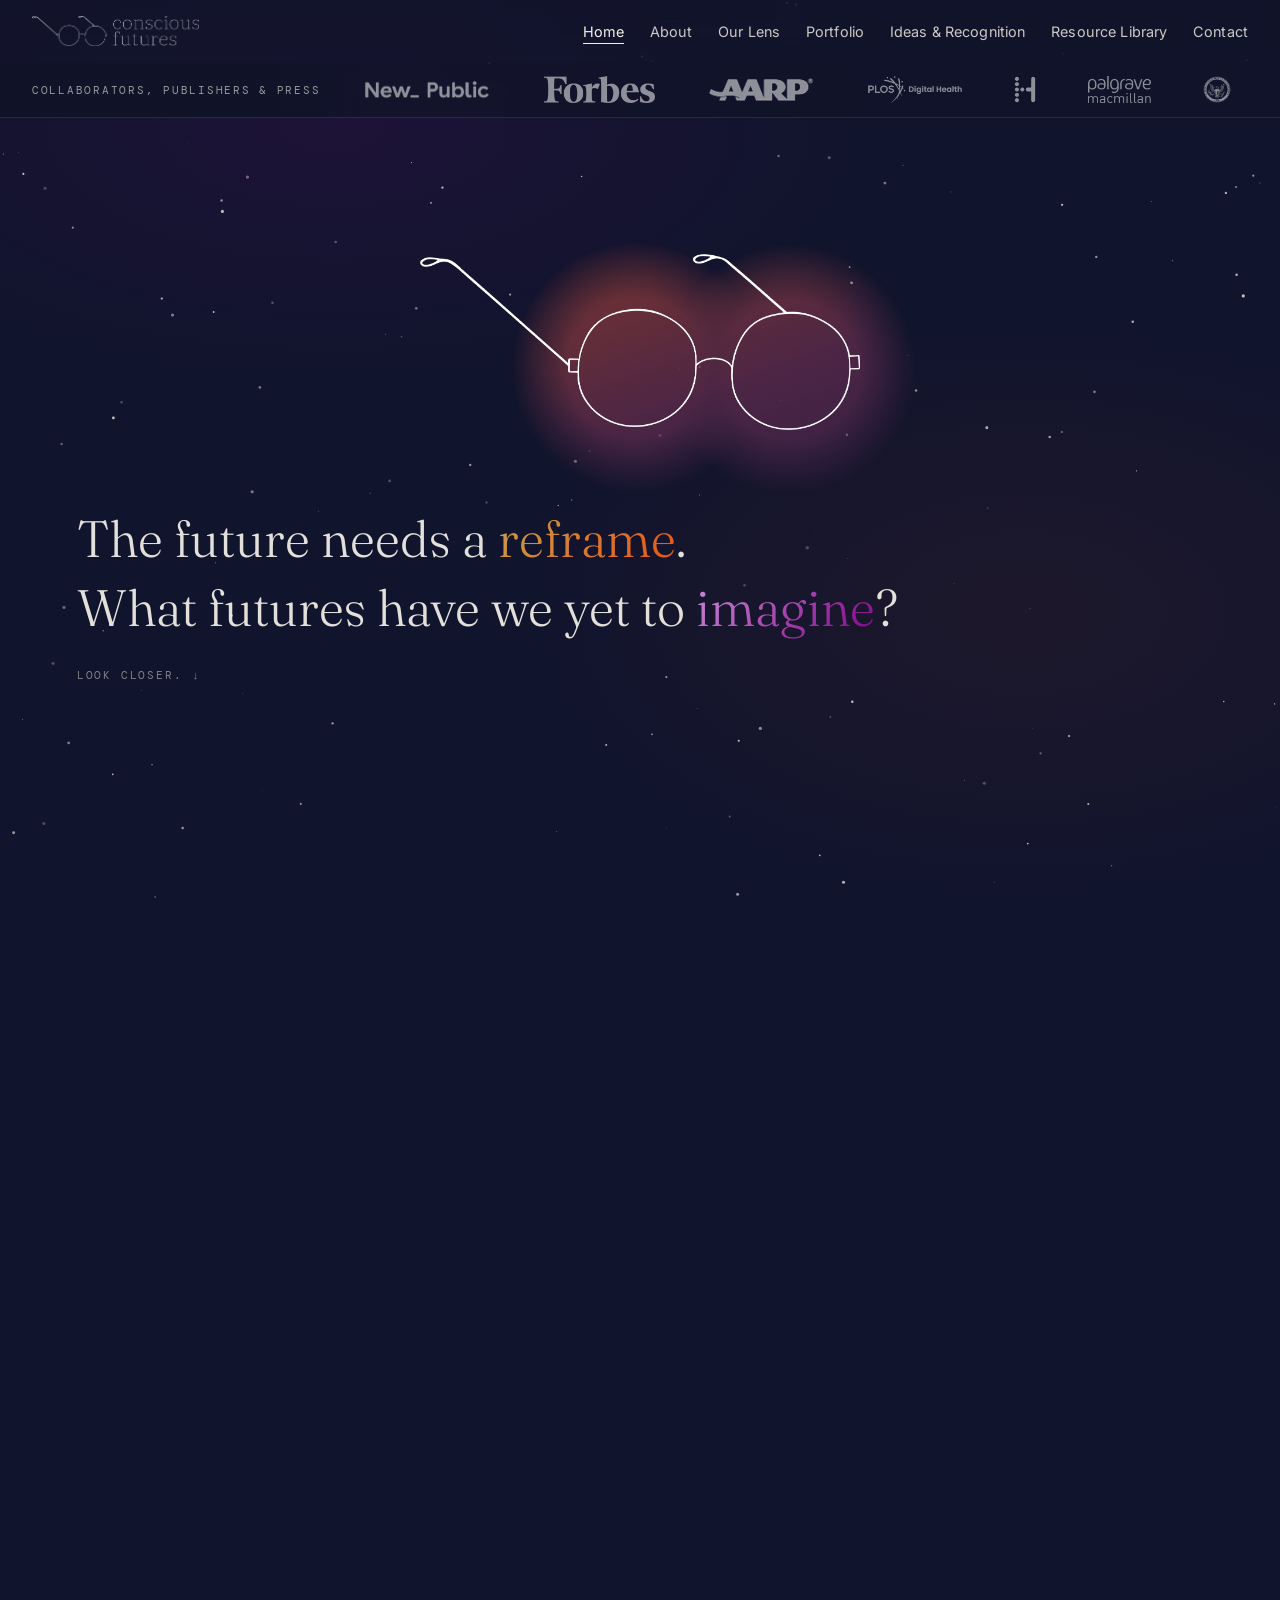
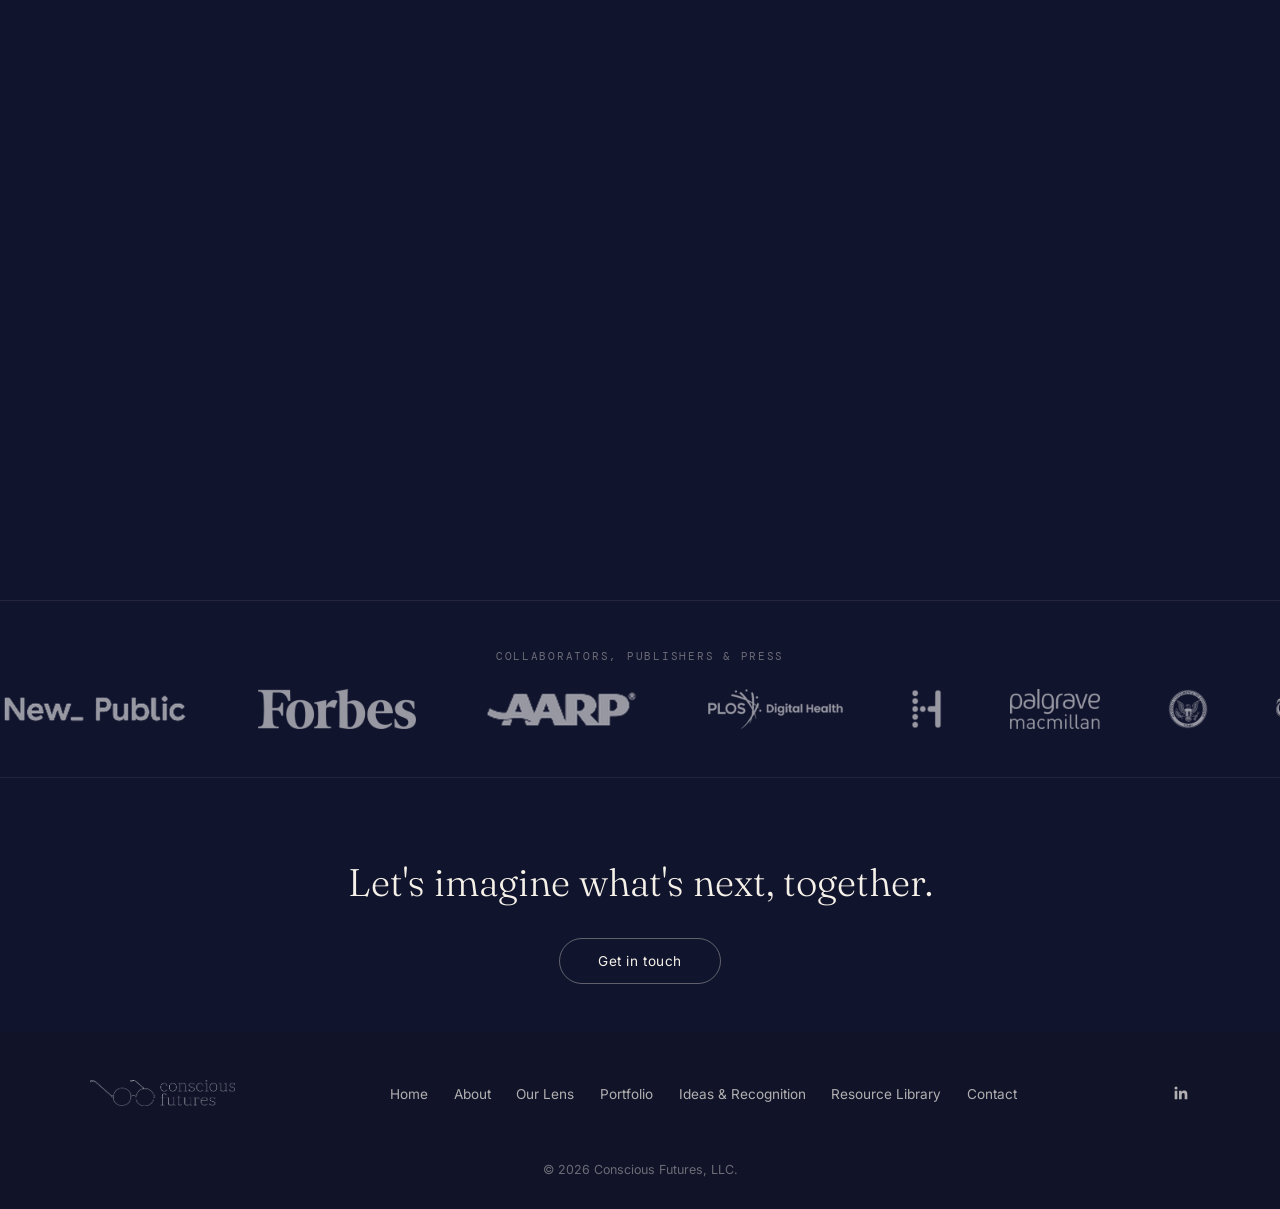
==== commit 2c78c35b: "Homepage: pin logo strip under nav (fades before quote), keep it above footer CTA; add Future Starts" ====
--- a/index.html
+++ b/index.html
@@ -17,71 +17,7 @@
 
 <div id="site-nav-placeholder" data-theme="dark-bg" data-current="home"></div>
 
-<main class="portal" id="portal">
-  <div class="portal-sticky">
-
-    <!-- Layer 1: starfield -->
-    <div class="starfield rm-section rm-hero" id="starfield">
-      <canvas id="starCanvas"></canvas>
-
-      <!-- Layer 2: horizon reveal, masked to lens circles by JS -->
-      <div class="horizon-layer" id="horizonLayer"></div>
-
-      <!-- Layer 3: glasses graphic (brand logo) -->
-      <div class="glasses-wrap" id="glassesWrap">
-        <img src="shared/assets/logo-white-glasses.png" alt="" aria-hidden="true">
-      </div>
-
-      <!-- Layer 4: hero text -->
-      <div class="hero-text" id="heroText">
-        <h1>The future needs a <span class="word-reframe">reframe</span>.<br>What futures have we yet to <span class="word-imagine">imagine</span>?</h1>
-        <button type="button" class="scroll-cue" id="scrollCue">Look closer.</button>
-      </div>
-    </div>
-
-    <!-- Layer 5: bridge -->
-    <div class="bridge-layer rm-section" id="bridgeLayer">
-      <p>Conscious Futures is a research and strategy studio designing for the futures we actually want to inherit.</p>
-    </div>
-
-    <!-- Layer 6: quote -->
-    <div class="quote-layer rm-section" id="quoteLayer">
-      <blockquote>
-        “The future can’t be predicted, but it can be envisioned and brought lovingly into being.”
-        <cite>— Donella Meadows</cite>
-      </blockquote>
-    </div>
-
-    <!-- Layer 7: landmarks -->
-    <div class="landmarks rm-section" id="landmarks">
-      <div class="landmark-grid">
-        <a class="landmark-tile lt-about" href="about/">
-          <h3>About</h3>
-          <p>Who we are, how we work, and the people behind the studio.</p>
-        </a>
-        <a class="landmark-tile lt-lens" href="our-lens/">
-          <h3>Our Lens</h3>
-          <p>The frameworks and questions that shape how we see what's next.</p>
-        </a>
-        <a class="landmark-tile lt-projects" href="portfolio/">
-          <h3>Projects</h3>
-          <p>Work in the field — research, strategy, and design in practice.</p>
-        </a>
-        <a class="landmark-tile lt-ideas" href="ideas/">
-          <h3>Ideas</h3>
-          <p>Recognition, writing, and provocations worth sitting with.</p>
-        </a>
-        <a class="landmark-tile lt-library" href="resources/">
-          <h3>Resource Library</h3>
-          <p>A growing collection of tools, research, and reference points.</p>
-        </a>
-      </div>
-    </div>
-
-  </div>
-</main>
-
-<section class="marquee-section">
+<section class="marquee-section marquee-section--top" aria-label="Collaborators, publishers and press">
   <p class="marquee-label">Collaborators, publishers &amp; press</p>
   <div class="marquee-track" id="marqueeTrack">
     <span class="marquee-item"><img src="assets/images/logos/gray/new-public.png" alt="New_Public" height="40"></span>
@@ -183,6 +119,172 @@
   </div>
 </section>
 
+<main class="portal" id="portal">
+  <div class="portal-sticky">
+
+    <!-- Layer 1: starfield -->
+    <div class="starfield rm-section rm-hero" id="starfield">
+      <canvas id="starCanvas"></canvas>
+
+      <!-- Layer 2: horizon reveal, masked to lens circles by JS -->
+      <div class="horizon-layer" id="horizonLayer"></div>
+
+      <!-- Layer 3: glasses graphic (brand logo) -->
+      <div class="glasses-wrap" id="glassesWrap">
+        <img src="shared/assets/logo-white-glasses.png" alt="" aria-hidden="true">
+      </div>
+
+      <!-- Layer 4: hero text -->
+      <div class="hero-text" id="heroText">
+        <h1>The future needs a <span class="word-reframe">reframe</span>.<br>What futures have we yet to <span class="word-imagine">imagine</span>?</h1>
+        <button type="button" class="scroll-cue" id="scrollCue">Look closer.</button>
+      </div>
+    </div>
+
+    <!-- Layer 5: bridge -->
+    <div class="bridge-layer rm-section" id="bridgeLayer">
+      <p>Conscious Futures is a research and strategy studio designing for the futures we actually want to inherit.</p>
+    </div>
+
+    <!-- Layer 6: quote -->
+    <div class="quote-layer rm-section" id="quoteLayer">
+      <blockquote>
+        “The future can’t be predicted, but it can be envisioned and brought lovingly into being.”
+        <cite>— Donella Meadows</cite>
+      </blockquote>
+    </div>
+
+    <!-- Layer 7: landmarks -->
+    <div class="landmarks rm-section" id="landmarks">
+      <div class="landmark-grid">
+        <a class="landmark-tile lt-about" href="about/">
+          <h3>About</h3>
+          <p>Who we are, how we work, and the people behind the studio.</p>
+        </a>
+        <a class="landmark-tile lt-lens" href="our-lens/">
+          <h3>Our Lens</h3>
+          <p>The frameworks and questions that shape how we see what's next.</p>
+        </a>
+        <a class="landmark-tile lt-projects" href="portfolio/">
+          <h3>Projects</h3>
+          <p>Work in the field — research, strategy, and design in practice.</p>
+        </a>
+        <a class="landmark-tile lt-ideas" href="ideas/">
+          <h3>Ideas</h3>
+          <p>Recognition, writing, and provocations worth sitting with.</p>
+        </a>
+        <a class="landmark-tile lt-library" href="resources/">
+          <h3>Resource Library</h3>
+          <p>A growing collection of tools, research, and reference points.</p>
+        </a>
+      </div>
+    </div>
+
+  </div>
+</main>
+
+<section class="marquee-section" aria-label="Collaborators, publishers and press">
+  <p class="marquee-label">Collaborators, publishers &amp; press</p>
+  <div class="marquee-track">
+    <span class="marquee-item"><img src="assets/images/logos/gray/new-public.png" alt="New_Public" height="40"></span>
+    <span class="marquee-item"><img src="assets/images/logos/gray/forbes.png" alt="Forbes" height="40"></span>
+    <span class="marquee-item"><img src="assets/images/logos/gray/aarp.png" alt="AARP" height="40"></span>
+    <span class="marquee-item"><img src="assets/images/logos/gray/plos-digital-health.png" alt="PLOS Digital Health" height="40"></span>
+    <span class="marquee-item"><img src="assets/images/logos/gray/harmony.png" alt="Harmony Labs" height="40"></span>
+    <span class="marquee-item"><img src="assets/images/logos/gray/palgrave.png" alt="Palgrave Macmillan" height="40"></span>
+    <span class="marquee-item"><img src="assets/images/logos/gray/ncoc.png" alt="National Conference on Citizenship" height="40"></span>
+    <span class="marquee-item"><img src="assets/images/logos/gray/wapo.png" alt="The Washington Post" height="40"></span>
+    <span class="marquee-item"><img src="assets/images/logos/gray/new-america.png" alt="New America" height="40"></span>
+    <span class="marquee-item"><img src="assets/images/logos/gray/georgetown-university-press.png" alt="Georgetown University Press" height="40"></span>
+    <span class="marquee-item"><img src="assets/images/logos/gray/made-by-us.png" alt="History Made By Us" height="40"></span>
+    <span class="marquee-item"><img src="assets/images/logos/gray/reuters.png" alt="Reuters" height="40"></span>
+    <span class="marquee-item"><img src="assets/images/logos/gray/democracy-2076.png" alt="Democracy 2076" height="40"></span>
+    <span class="marquee-item"><img src="assets/images/logos/gray/cnn.png" alt="CNN" height="40"></span>
+    <span class="marquee-item"><img src="assets/images/logos/gray/red-house.png" alt="Georgetown University Red House" height="40"></span>
+    <span class="marquee-item"><img src="assets/images/logos/gray/chatham-house.png" alt="Chatham House" height="40"></span>
+    <span class="marquee-item"><img src="assets/images/logos/gray/fsc.png" alt="Foundation for Social Connection" height="40"></span>
+    <span class="marquee-item"><img src="assets/images/logos/gray/harvard-ilab.png" alt="Harvard Innovation Labs" height="40"></span>
+    <span class="marquee-item"><img src="assets/images/logos/gray/cogenerate.png" alt="CoGenerate" height="40"></span>
+    <span class="marquee-item"><img src="assets/images/logos/gray/columbia-climate.png" alt="Columbia Climate School" height="40"></span>
+    <span class="marquee-item"><img src="assets/images/logos/gray/ideo-u.png" alt="IDEO U" height="40"></span>
+    <span class="marquee-item"><img src="assets/images/logos/gray/pew.png" alt="Pew" height="40"></span>
+    <span class="marquee-item"><img src="assets/images/logos/gray/visit-philadelphia.png" alt="Visit Philadelphia" height="40"></span>
+    <span class="marquee-item"><img src="assets/images/logos/gray/ted-democracy.png" alt="TED Democracy" height="40"></span>
+    <span class="marquee-item"><img src="assets/images/logos/gray/climate-week-nyc.png" alt="Climate Week NYC" height="40"></span>
+    <span class="marquee-item"><img src="assets/images/logos/gray/civics-unplugged.png" alt="Civics Unplugged" height="40"></span>
+    <span class="marquee-item"><img src="assets/images/logos/gray/nationswell.png" alt="NationSwell" height="40"></span>
+    <span class="marquee-item"><img src="assets/images/logos/gray/her-campus-media.png" alt="Her Campus Media" height="40"></span>
+    <span class="marquee-item"><img src="assets/images/logos/gray/curiosity-mobile.png" alt="Curiosity Mobile" height="40"></span>
+    <span class="marquee-item"><img src="assets/images/logos/gray/wired-human.png" alt="Wired Human" height="40"></span>
+    <span class="marquee-item"><img src="assets/images/logos/gray/american-conversation-project.png" alt="American Conversation Project" height="40"></span>
+    <span class="marquee-item"><img src="assets/images/logos/gray/thred-media.png" alt="Thred Media" height="40"></span>
+    <span class="marquee-item"><img src="assets/images/logos/gray/wellbeing-project.png" alt="The Wellbeing Project" height="40"></span>
+    <span class="marquee-item"><img src="assets/images/logos/gray/for-you-page.png" alt="ForYouPage.org" height="40"></span>
+    <span class="marquee-item"><img src="assets/images/logos/gray/rethink-citizen.png" alt="ReThink Citizen" height="40"></span>
+    <span class="marquee-item"><img src="assets/images/logos/gray/timeleft.png" alt="Timeleft" height="40"></span>
+    <span class="marquee-item"><img src="assets/images/logos/gray/reimagine-story-lab.png" alt="Reimagine Story Lab" height="40"></span>
+    <span class="marquee-item"><img src="assets/images/logos/gray/beeck.png" alt="Beeck Center" height="40"></span>
+    <span class="marquee-item"><img src="assets/images/logos/gray/brio.png" alt="Brio" height="40"></span>
+    <span class="marquee-item"><img src="assets/images/logos/gray/unitar.png" alt="UNITAR" height="40"></span>
+    <span class="marquee-item"><img src="assets/images/logos/gray/online-irl.png" alt="Online &amp; IRL" height="40"></span>
+    <span class="marquee-item"><img src="assets/images/logos/gray/usaid.png" alt="USAID" height="40"></span>
+    <span class="marquee-item"><img src="assets/images/logos/gray/cmu-design.png" alt="Carnegie Mellon School of Design" height="40"></span>
+    <span class="marquee-item"><img src="assets/images/logos/gray/visions2030.png" alt="Visions 2030" height="40"></span>
+    <span class="marquee-item"><img src="assets/images/logos/gray/freestate-justice.png" alt="FreeState Justice" height="40"></span>
+    <span class="marquee-item"><img src="assets/images/logos/gray/eyldi.png" alt="EYLDI" height="40"></span>
+    <span class="marquee-item"><img src="assets/images/logos/gray/youth-move.png" alt="Youth MOVE National" height="40"></span>
+    <span class="marquee-item"><img src="assets/images/logos/gray/nih.png" alt="NIH / NIDA" height="40"></span>
+    <span class="marquee-item" aria-hidden="true"><img src="assets/images/logos/gray/new-public.png" alt="" height="40"></span>
+    <span class="marquee-item" aria-hidden="true"><img src="assets/images/logos/gray/forbes.png" alt="" height="40"></span>
+    <span class="marquee-item" aria-hidden="true"><img src="assets/images/logos/gray/aarp.png" alt="" height="40"></span>
+    <span class="marquee-item" aria-hidden="true"><img src="assets/images/logos/gray/plos-digital-health.png" alt="" height="40"></span>
+    <span class="marquee-item" aria-hidden="true"><img src="assets/images/logos/gray/harmony.png" alt="" height="40"></span>
+    <span class="marquee-item" aria-hidden="true"><img src="assets/images/logos/gray/palgrave.png" alt="" height="40"></span>
+    <span class="marquee-item" aria-hidden="true"><img src="assets/images/logos/gray/ncoc.png" alt="" height="40"></span>
+    <span class="marquee-item" aria-hidden="true"><img src="assets/images/logos/gray/wapo.png" alt="" height="40"></span>
+    <span class="marquee-item" aria-hidden="true"><img src="assets/images/logos/gray/new-america.png" alt="" height="40"></span>
+    <span class="marquee-item" aria-hidden="true"><img src="assets/images/logos/gray/georgetown-university-press.png" alt="" height="40"></span>
+    <span class="marquee-item" aria-hidden="true"><img src="assets/images/logos/gray/made-by-us.png" alt="" height="40"></span>
+    <span class="marquee-item" aria-hidden="true"><img src="assets/images/logos/gray/reuters.png" alt="" height="40"></span>
+    <span class="marquee-item" aria-hidden="true"><img src="assets/images/logos/gray/democracy-2076.png" alt="" height="40"></span>
+    <span class="marquee-item" aria-hidden="true"><img src="assets/images/logos/gray/cnn.png" alt="" height="40"></span>
+    <span class="marquee-item" aria-hidden="true"><img src="assets/images/logos/gray/red-house.png" alt="" height="40"></span>
+    <span class="marquee-item" aria-hidden="true"><img src="assets/images/logos/gray/chatham-house.png" alt="" height="40"></span>
+    <span class="marquee-item" aria-hidden="true"><img src="assets/images/logos/gray/fsc.png" alt="" height="40"></span>
+    <span class="marquee-item" aria-hidden="true"><img src="assets/images/logos/gray/harvard-ilab.png" alt="" height="40"></span>
+    <span class="marquee-item" aria-hidden="true"><img src="assets/images/logos/gray/cogenerate.png" alt="" height="40"></span>
+    <span class="marquee-item" aria-hidden="true"><img src="assets/images/logos/gray/columbia-climate.png" alt="" height="40"></span>
+    <span class="marquee-item" aria-hidden="true"><img src="assets/images/logos/gray/ideo-u.png" alt="" height="40"></span>
+    <span class="marquee-item" aria-hidden="true"><img src="assets/images/logos/gray/pew.png" alt="" height="40"></span>
+    <span class="marquee-item" aria-hidden="true"><img src="assets/images/logos/gray/visit-philadelphia.png" alt="" height="40"></span>
+    <span class="marquee-item" aria-hidden="true"><img src="assets/images/logos/gray/ted-democracy.png" alt="" height="40"></span>
+    <span class="marquee-item" aria-hidden="true"><img src="assets/images/logos/gray/climate-week-nyc.png" alt="" height="40"></span>
+    <span class="marquee-item" aria-hidden="true"><img src="assets/images/logos/gray/civics-unplugged.png" alt="" height="40"></span>
+    <span class="marquee-item" aria-hidden="true"><img src="assets/images/logos/gray/nationswell.png" alt="" height="40"></span>
+    <span class="marquee-item" aria-hidden="true"><img src="assets/images/logos/gray/her-campus-media.png" alt="" height="40"></span>
+    <span class="marquee-item" aria-hidden="true"><img src="assets/images/logos/gray/curiosity-mobile.png" alt="" height="40"></span>
+    <span class="marquee-item" aria-hidden="true"><img src="assets/images/logos/gray/wired-human.png" alt="" height="40"></span>
+    <span class="marquee-item" aria-hidden="true"><img src="assets/images/logos/gray/american-conversation-project.png" alt="" height="40"></span>
+    <span class="marquee-item" aria-hidden="true"><img src="assets/images/logos/gray/thred-media.png" alt="" height="40"></span>
+    <span class="marquee-item" aria-hidden="true"><img src="assets/images/logos/gray/wellbeing-project.png" alt="" height="40"></span>
+    <span class="marquee-item" aria-hidden="true"><img src="assets/images/logos/gray/for-you-page.png" alt="" height="40"></span>
+    <span class="marquee-item" aria-hidden="true"><img src="assets/images/logos/gray/rethink-citizen.png" alt="" height="40"></span>
+    <span class="marquee-item" aria-hidden="true"><img src="assets/images/logos/gray/timeleft.png" alt="" height="40"></span>
+    <span class="marquee-item" aria-hidden="true"><img src="assets/images/logos/gray/reimagine-story-lab.png" alt="" height="40"></span>
+    <span class="marquee-item" aria-hidden="true"><img src="assets/images/logos/gray/beeck.png" alt="" height="40"></span>
+    <span class="marquee-item" aria-hidden="true"><img src="assets/images/logos/gray/brio.png" alt="" height="40"></span>
+    <span class="marquee-item" aria-hidden="true"><img src="assets/images/logos/gray/unitar.png" alt="" height="40"></span>
+    <span class="marquee-item" aria-hidden="true"><img src="assets/images/logos/gray/online-irl.png" alt="" height="40"></span>
+    <span class="marquee-item" aria-hidden="true"><img src="assets/images/logos/gray/usaid.png" alt="" height="40"></span>
+    <span class="marquee-item" aria-hidden="true"><img src="assets/images/logos/gray/cmu-design.png" alt="" height="40"></span>
+    <span class="marquee-item" aria-hidden="true"><img src="assets/images/logos/gray/visions2030.png" alt="" height="40"></span>
+    <span class="marquee-item" aria-hidden="true"><img src="assets/images/logos/gray/freestate-justice.png" alt="" height="40"></span>
+    <span class="marquee-item" aria-hidden="true"><img src="assets/images/logos/gray/eyldi.png" alt="" height="40"></span>
+    <span class="marquee-item" aria-hidden="true"><img src="assets/images/logos/gray/youth-move.png" alt="" height="40"></span>
+    <span class="marquee-item" aria-hidden="true"><img src="assets/images/logos/gray/nih.png" alt="" height="40"></span>
+  </div>
+</section>
+
 <footer class="site-footer" id="contact">
   <h2>Let's imagine what's next, together.</h2>
   <a class="footer-cta" href="contact/">Get in touch</a>
--- a/assets/css/main.css
+++ b/assets/css/main.css
@@ -302,8 +302,32 @@
   from { transform: translateX(0); }
   to { transform: translateX(-50%); }
 }
+/* Pinned under the nav so the logos are seen without scrolling */
+.marquee-section--top {
+  position: fixed; top: 62px; left: 0; right: 0; z-index: 900;
+  display: flex; align-items: center;
+  padding: 0; height: 56px;
+  background: rgba(17,20,41,0.72);
+  -webkit-backdrop-filter: blur(10px); backdrop-filter: blur(10px);
+  border-top: 0; border-bottom: 1px solid rgba(245,241,232,0.10);
+}
+.marquee-section--top .marquee-label {
+  flex: 0 0 auto; margin: 0; padding: 0 1.4rem 0 2rem; white-space: nowrap;
+  position: relative; z-index: 2; height: 100%; display: flex; align-items: center;
+  background: linear-gradient(90deg, rgba(17,20,41,0.96) 78%, rgba(17,20,41,0));
+  padding-right: 2.6rem; color: rgba(245,241,232,0.6);
+}
+.marquee-section--top .marquee-track { gap: 3.25rem; padding-right: 3.25rem; }
+.marquee-section--top .marquee-item img { height: 28px; max-width: 130px; opacity: .58; }
+@media (max-width: 860px) {
+  .marquee-section--top .marquee-label { display: none; }
+  .marquee-section--top { height: 48px; }
+  .marquee-section--top .marquee-item img { height: 24px; max-width: 110px; }
+}
+
 @media (prefers-reduced-motion: reduce) {
   .marquee-track { animation: none; flex-wrap: wrap; justify-content: center; }
+  .marquee-section--top .marquee-track { flex-wrap: nowrap; justify-content: flex-start; width: auto; overflow-x: auto; scrollbar-width: none; }
 }
 
 /* ══════════════════════ FOOTER ══════════════════════ */
